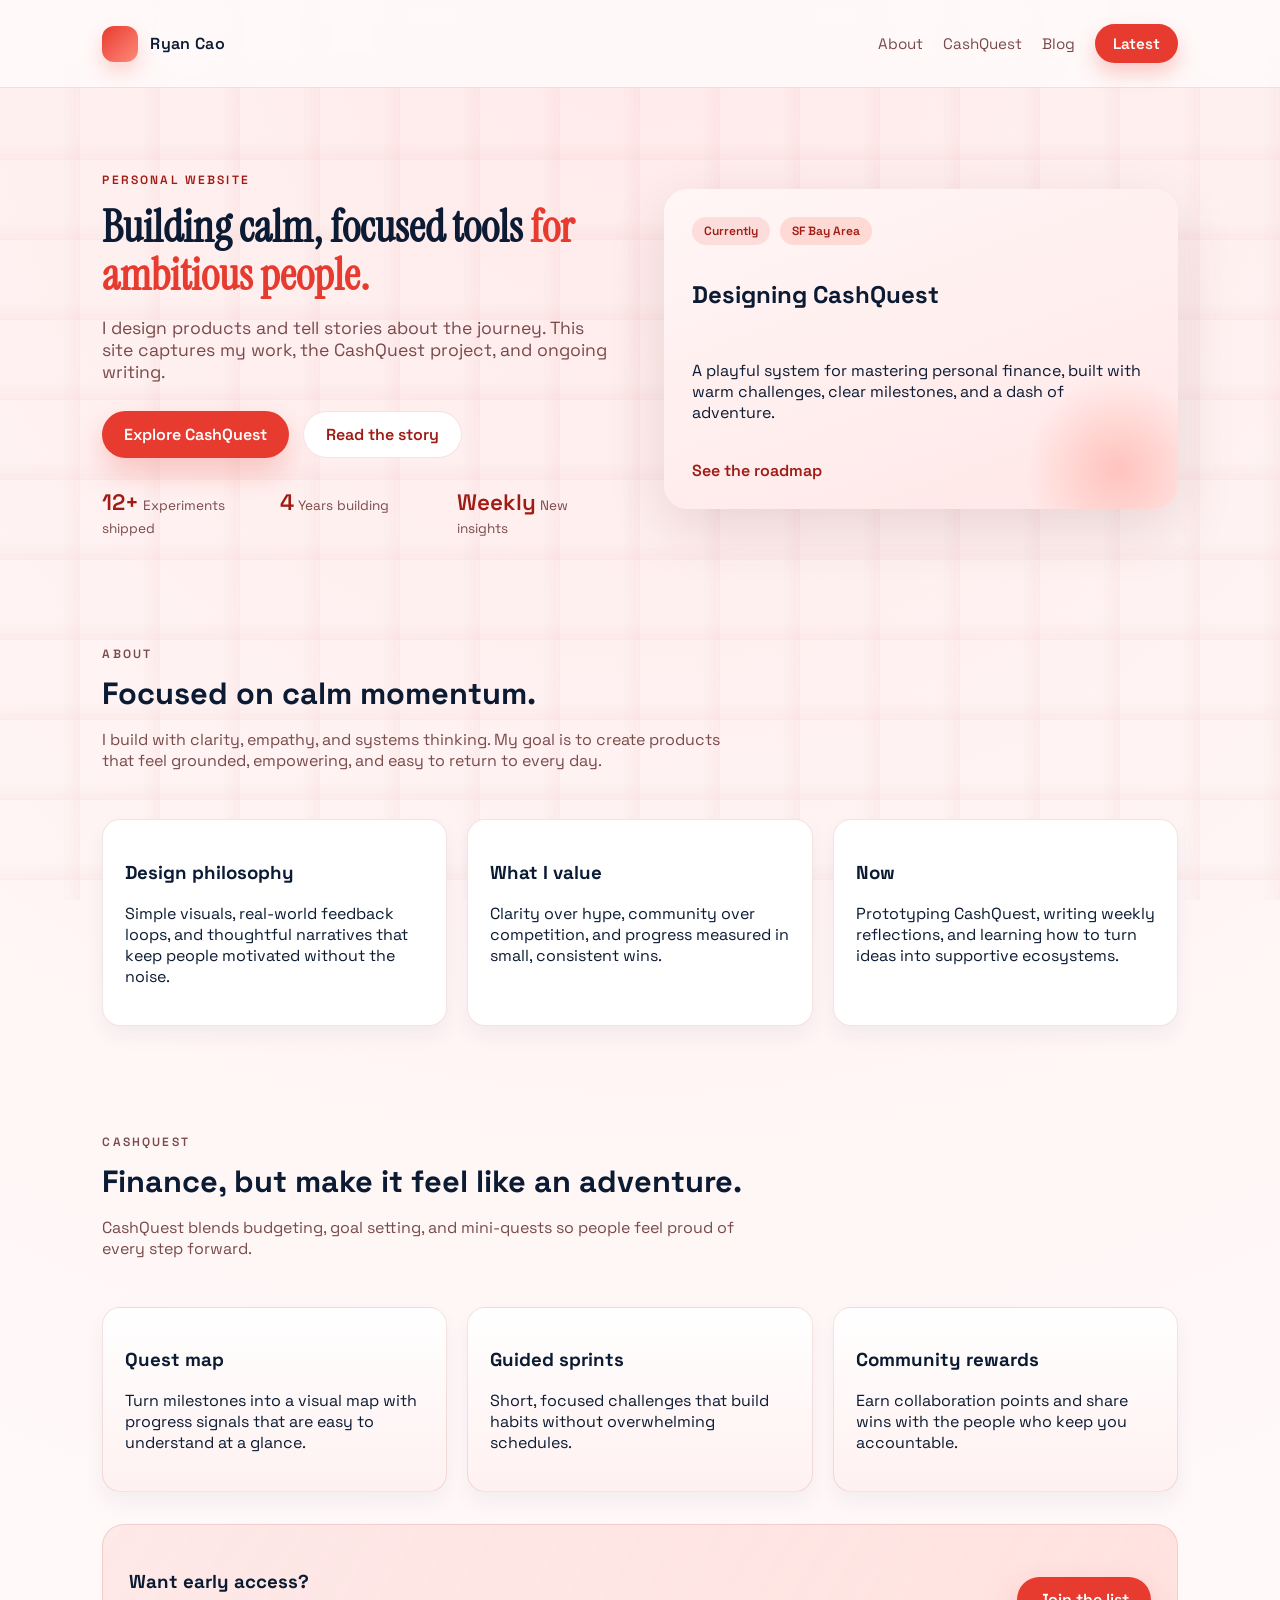
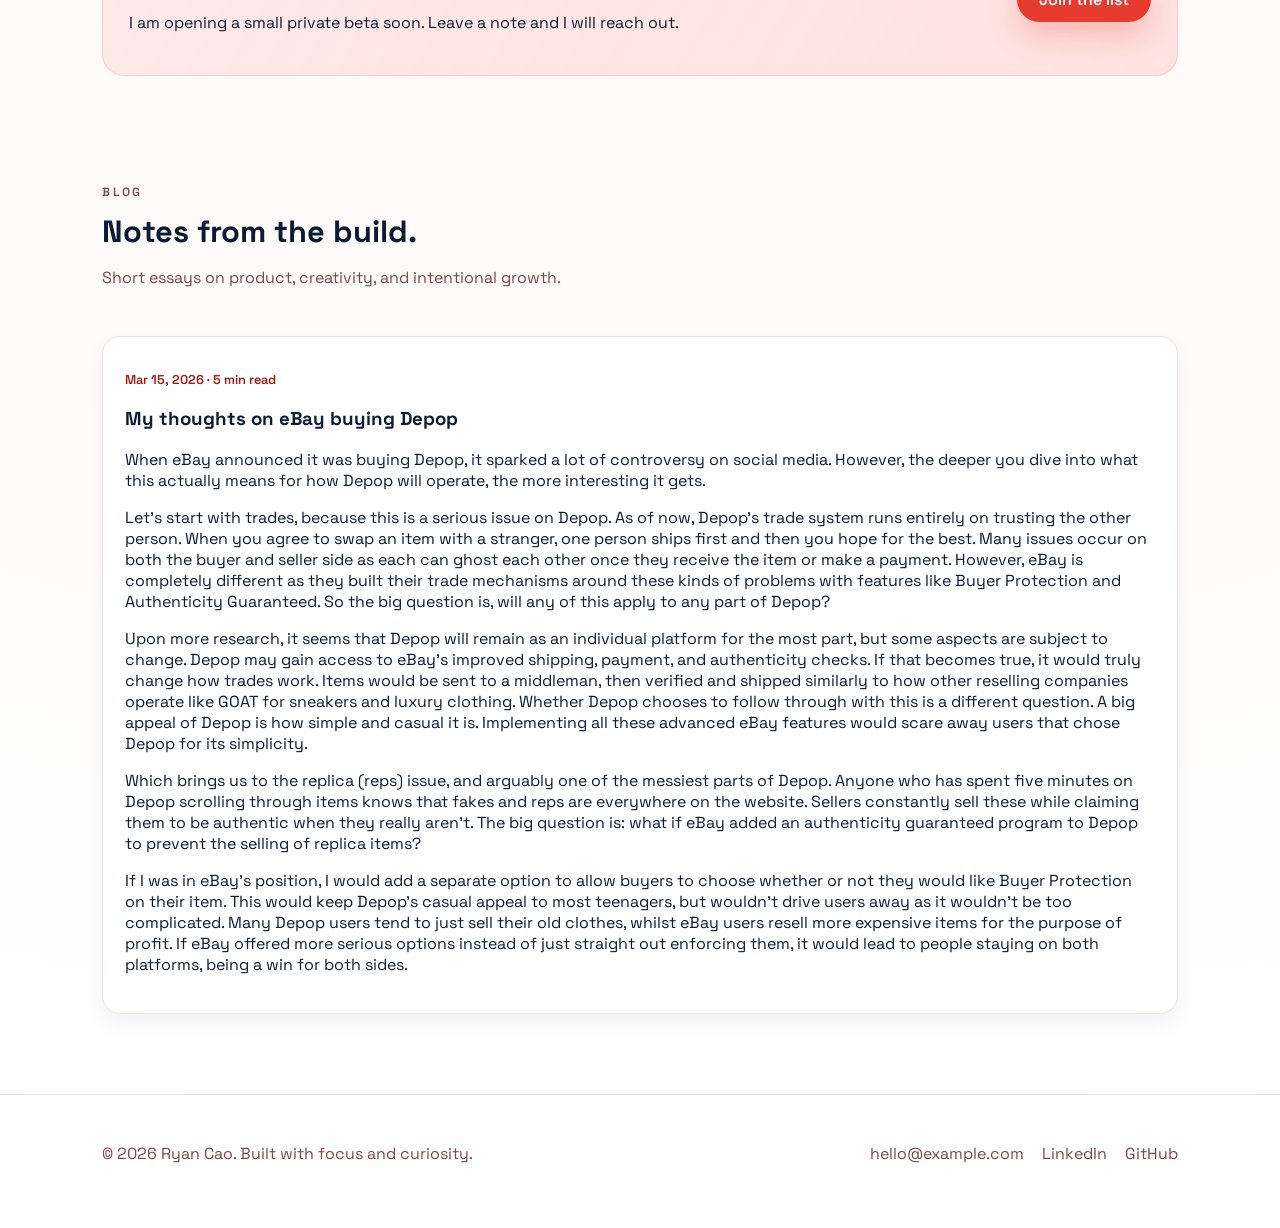
==== index.html @ 454ec47f "created first version of personal website and added depop article" ====
<!doctype html>
<html lang="en">
  <head>
    <meta charset="utf-8" />
    <meta name="viewport" content="width=device-width, initial-scale=1" />
    <title>Ryan Cao | Personal Site</title>
    <meta
      name="description"
      content="Personal website with About, CashQuest, and Blog sections."
    />
    <link rel="preconnect" href="https://fonts.googleapis.com" />
    <link rel="preconnect" href="https://fonts.gstatic.com" crossorigin />
    <link
      href="https://fonts.googleapis.com/css2?family=Space+Grotesk:wght@400;500;600;700&family=Instrument+Serif:ital@0;1&display=swap"
      rel="stylesheet"
    />
    <link rel="stylesheet" href="styles.css" />
  </head>
  <body>
    <div class="ambient-grid" aria-hidden="true"></div>
    <header class="site-header">
      <div class="brand">
        <div class="brand-mark"></div>
        <span>Ryan Cao</span>
      </div>
      <nav class="site-nav" aria-label="Primary">
        <a href="#about">About</a>
        <a href="#cashquest">CashQuest</a>
        <a href="#blog">Blog</a>
        <a class="nav-cta" href="#blog">Latest</a>
      </nav>
    </header>

    <main>
      <section class="hero">
        <div class="hero-text">
          <p class="eyebrow">Personal website</p>
          <h1>
            Building calm, focused tools
            <span class="accent">for ambitious people.</span>
          </h1>
          <p class="lead">
            I design products and tell stories about the journey. This site
            captures my work, the CashQuest project, and ongoing writing.
          </p>
          <div class="hero-actions">
            <a class="primary" href="#cashquest">Explore CashQuest</a>
            <a class="secondary" href="#about">Read the story</a>
          </div>
          <div class="hero-stats">
            <div>
              <span class="stat">12+</span>
              <span class="label">Experiments shipped</span>
            </div>
            <div>
              <span class="stat">4</span>
              <span class="label">Years building</span>
            </div>
            <div>
              <span class="stat">Weekly</span>
              <span class="label">New insights</span>
            </div>
          </div>
        </div>
        <div class="hero-card">
          <div class="card-top">
            <span class="pill">Currently</span>
            <span class="pill muted">SF Bay Area</span>
          </div>
          <h2>Designing CashQuest</h2>
          <p>
            A playful system for mastering personal finance, built with warm
            challenges, clear milestones, and a dash of adventure.
          </p>
          <a class="card-link" href="#cashquest">See the roadmap</a>
          <div class="card-surface"></div>
        </div>
      </section>

      <section id="about" class="section">
        <div class="section-header">
          <p class="eyebrow">About</p>
          <h2>Focused on calm momentum.</h2>
          <p>
            I build with clarity, empathy, and systems thinking. My goal is to
            create products that feel grounded, empowering, and easy to return
            to every day.
          </p>
        </div>
        <div class="about-grid">
          <article>
            <h3>Design philosophy</h3>
            <p>
              Simple visuals, real-world feedback loops, and thoughtful
              narratives that keep people motivated without the noise.
            </p>
          </article>
          <article>
            <h3>What I value</h3>
            <p>
              Clarity over hype, community over competition, and progress
              measured in small, consistent wins.
            </p>
          </article>
          <article>
            <h3>Now</h3>
            <p>
              Prototyping CashQuest, writing weekly reflections, and learning
              how to turn ideas into supportive ecosystems.
            </p>
          </article>
        </div>
      </section>

      <section id="cashquest" class="section">
        <div class="section-header">
          <p class="eyebrow">CashQuest</p>
          <h2>Finance, but make it feel like an adventure.</h2>
          <p>
            CashQuest blends budgeting, goal setting, and mini-quests so people
            feel proud of every step forward.
          </p>
        </div>
        <div class="feature-grid">
          <article class="feature-card">
            <h3>Quest map</h3>
            <p>
              Turn milestones into a visual map with progress signals that are
              easy to understand at a glance.
            </p>
          </article>
          <article class="feature-card">
            <h3>Guided sprints</h3>
            <p>
              Short, focused challenges that build habits without overwhelming
              schedules.
            </p>
          </article>
          <article class="feature-card">
            <h3>Community rewards</h3>
            <p>
              Earn collaboration points and share wins with the people who keep
              you accountable.
            </p>
          </article>
        </div>
        <div class="cta-panel">
          <div>
            <h3>Want early access?</h3>
            <p>
              I am opening a small private beta soon. Leave a note and I will
              reach out.
            </p>
          </div>
          <a class="primary" href="#blog">Join the list</a>
        </div>
      </section>

      <section id="blog" class="section">
        <div class="section-header">
          <p class="eyebrow">Blog</p>
          <h2>Notes from the build.</h2>
          <p>
            Short essays on product, creativity, and intentional growth.
          </p>
        </div>
        <div class="blog-grid">
          <article class="blog-card">
            <p class="meta">Mar 15, 2026 · 5 min read</p>
            <h3>My thoughts on eBay buying Depop</h3>
            <p>
              When eBay announced it was buying Depop, it sparked a lot of
              controversy on social media. However, the deeper you dive into
              what this actually means for how Depop will operate, the more
              interesting it gets.
            </p>
            <p>
              Let's start with trades, because this is a serious issue on
              Depop. As of now, Depop's trade system runs entirely on trusting
              the other person. When you agree to swap an item with a stranger,
              one person ships first and then you hope for the best. Many
              issues occur on both the buyer and seller side as each can ghost
              each other once they receive the item or make a payment. However,
              eBay is completely different as they built their trade
              mechanisms around these kinds of problems with features like
              Buyer Protection and Authenticity Guaranteed. So the big
              question is, will any of this apply to any part of Depop?
            </p>
            <p>
              Upon more research, it seems that Depop will remain as an
              individual platform for the most part, but some aspects are
              subject to change. Depop may gain access to eBay's improved
              shipping, payment, and authenticity checks. If that becomes
              true, it would truly change how trades work. Items would be sent
              to a middleman, then verified and shipped similarly to how other
              reselling companies operate like GOAT for sneakers and luxury
              clothing. Whether Depop chooses to follow through with this is a
              different question. A big appeal of Depop is how simple and
              casual it is. Implementing all these advanced eBay features
              would scare away users that chose Depop for its simplicity.
            </p>
            <p>
              Which brings us to the replica (reps) issue, and arguably one of
              the messiest parts of Depop. Anyone who has spent five minutes on
              Depop scrolling through items knows that fakes and reps are
              everywhere on the website. Sellers constantly sell these while
              claiming them to be authentic when they really aren't. The big
              question is: what if eBay added an authenticity guaranteed
              program to Depop to prevent the selling of replica items?
            </p>
            <p>
              If I was in eBay's position, I would add a separate option to
              allow buyers to choose whether or not they would like Buyer
              Protection on their item. This would keep Depop's casual appeal
              to most teenagers, but wouldn't drive users away as it wouldn't
              be too complicated. Many Depop users tend to just sell their old
              clothes, whilst eBay users resell more expensive items for the
              purpose of profit. If eBay offered more serious options instead
              of just straight out enforcing them, it would lead to people
              staying on both platforms, being a win for both sides.
            </p>
          </article>
        </div>
      </section>
    </main>

    <footer class="site-footer">
      <p>© 2026 Ryan Cao. Built with focus and curiosity.</p>
      <div class="footer-links">
        <a href="mailto:hello@example.com">hello@example.com</a>
        <a href="#">LinkedIn</a>
        <a href="#">GitHub</a>
      </div>
    </footer>
  </body>
</html>
---- styles.css ----
:root {
  color-scheme: light;
  --bg: #fff3f3;
  --bg-soft: #ffe7e7;
  --bg-card: #ffffff;
  --primary: #e63b2e;
  --primary-dark: #9f1b14;
  --accent: #ff8a7a;
  --ink: #0b1b33;
  --muted: #7a4a4a;
  --border: rgba(159, 27, 20, 0.12);
  --shadow: 0 20px 60px rgba(76, 12, 8, 0.12);
}

* {
  box-sizing: border-box;
}

body {
  margin: 0;
  font-family: "Space Grotesk", "Segoe UI", sans-serif;
  color: var(--ink);
  background: radial-gradient(circle at top, #ffeaea 0%, #fff6f6 40%, #ffffff 100%);
  min-height: 100vh;
}

img {
  max-width: 100%;
  display: block;
}

a {
  color: inherit;
  text-decoration: none;
}

.ambient-grid {
  position: fixed;
  inset: 0;
  background-image: linear-gradient(transparent 75%, rgba(159, 27, 20, 0.08)),
    linear-gradient(90deg, transparent 75%, rgba(159, 27, 20, 0.08));
  background-size: 80px 80px;
  opacity: 0.4;
  pointer-events: none;
  z-index: -1;
}

.site-header {
  position: sticky;
  top: 0;
  z-index: 10;
  display: flex;
  justify-content: space-between;
  align-items: center;
  padding: 24px 8vw;
  background: rgba(255, 250, 250, 0.9);
  backdrop-filter: blur(10px);
  border-bottom: 1px solid var(--border);
}

.brand {
  display: flex;
  align-items: center;
  gap: 12px;
  font-weight: 600;
  letter-spacing: 0.02em;
}

.brand-mark {
  width: 36px;
  height: 36px;
  border-radius: 12px;
  background: linear-gradient(135deg, var(--primary), var(--accent));
  box-shadow: 0 10px 20px rgba(230, 59, 46, 0.2);
}

.site-nav {
  display: flex;
  align-items: center;
  gap: 20px;
  font-size: 0.95rem;
  color: var(--muted);
}

.site-nav a {
  transition: color 0.2s ease;
}

.site-nav a:hover {
  color: var(--primary);
}

.nav-cta {
  padding: 10px 18px;
  border-radius: 999px;
  background: var(--primary);
  color: white;
  font-weight: 600;
  box-shadow: 0 10px 20px rgba(230, 59, 46, 0.25);
}

main {
  padding: 32px 8vw 80px;
  display: flex;
  flex-direction: column;
  gap: 96px;
}

.hero {
  display: grid;
  grid-template-columns: repeat(auto-fit, minmax(260px, 1fr));
  gap: 48px;
  align-items: center;
  padding-top: 40px;
}

.hero-text h1 {
  font-family: "Instrument Serif", "Georgia", serif;
  font-size: clamp(2.6rem, 3.4vw, 4rem);
  margin: 16px 0;
  line-height: 1.1;
}

.accent {
  color: var(--primary);
}

.lead {
  font-size: 1.1rem;
  color: var(--muted);
  max-width: 520px;
}

.eyebrow {
  text-transform: uppercase;
  letter-spacing: 0.18em;
  font-size: 0.75rem;
  color: var(--primary-dark);
  font-weight: 600;
}

.hero-actions {
  margin: 28px 0 30px;
  display: flex;
  flex-wrap: wrap;
  gap: 14px;
}

.primary,
.secondary {
  display: inline-flex;
  align-items: center;
  justify-content: center;
  padding: 12px 22px;
  border-radius: 999px;
  font-weight: 600;
  transition: transform 0.2s ease, box-shadow 0.2s ease;
}

.primary {
  background: var(--primary);
  color: white;
  box-shadow: 0 14px 30px rgba(230, 59, 46, 0.25);
}

.secondary {
  border: 1px solid var(--border);
  color: var(--primary-dark);
  background: white;
}

.primary:hover,
.secondary:hover {
  transform: translateY(-2px);
}

.hero-stats {
  display: grid;
  grid-template-columns: repeat(auto-fit, minmax(140px, 1fr));
  gap: 18px;
}

.hero-stats .stat {
  font-size: 1.4rem;
  font-weight: 600;
  color: var(--primary-dark);
}

.hero-stats .label {
  font-size: 0.85rem;
  color: var(--muted);
}

.hero-card {
  position: relative;
  padding: 28px;
  border-radius: 24px;
  background: linear-gradient(160deg, #fff6f6 0%, #ffe7e7 100%);
  box-shadow: var(--shadow);
  overflow: hidden;
  min-height: 320px;
  display: flex;
  flex-direction: column;
  gap: 14px;
}

.card-top {
  display: flex;
  gap: 10px;
}

.pill {
  padding: 6px 12px;
  border-radius: 999px;
  background: rgba(230, 59, 46, 0.12);
  color: var(--primary-dark);
  font-size: 0.75rem;
  font-weight: 600;
}

.pill.muted {
  background: rgba(255, 138, 122, 0.25);
}

.card-link {
  font-weight: 600;
  color: var(--primary-dark);
  margin-top: auto;
}

.card-surface {
  position: absolute;
  inset: auto -40px -60px auto;
  width: 200px;
  height: 200px;
  background: radial-gradient(circle, rgba(255, 138, 122, 0.4) 0%, transparent 65%);
}

.section {
  display: flex;
  flex-direction: column;
  gap: 32px;
}

.section-header h2 {
  font-size: clamp(1.9rem, 2.4vw, 2.6rem);
  margin: 12px 0;
}

.section-header p {
  color: var(--muted);
  max-width: 640px;
}

.about-grid,
.feature-grid,
.blog-grid {
  display: grid;
  gap: 20px;
  grid-template-columns: repeat(auto-fit, minmax(220px, 1fr));
}

.about-grid article,
.feature-card,
.blog-card {
  padding: 22px;
  border-radius: 18px;
  background: var(--bg-card);
  border: 1px solid var(--border);
  box-shadow: 0 10px 20px rgba(9, 37, 92, 0.05);
}

.feature-card {
  background: linear-gradient(180deg, #ffffff 0%, #fff1f1 100%);
}

.cta-panel {
  display: flex;
  align-items: center;
  justify-content: space-between;
  gap: 20px;
  padding: 26px;
  border-radius: 22px;
  background: linear-gradient(120deg, rgba(230, 59, 46, 0.08), rgba(255, 138, 122, 0.2));
  border: 1px solid var(--border);
}

.blog-card .meta {
  color: var(--primary-dark);
  font-size: 0.8rem;
  font-weight: 600;
}

.text-link {
  color: var(--primary-dark);
  font-weight: 600;
}

.site-footer {
  display: flex;
  flex-wrap: wrap;
  gap: 16px;
  justify-content: space-between;
  align-items: center;
  padding: 32px 8vw 48px;
  border-top: 1px solid var(--border);
  color: var(--muted);
}

.footer-links {
  display: flex;
  gap: 18px;
}

@media (max-width: 800px) {
  .site-header {
    flex-direction: column;
    align-items: flex-start;
    gap: 16px;
  }

  .site-nav {
    flex-wrap: wrap;
  }

  .cta-panel {
    flex-direction: column;
    align-items: flex-start;
  }
}
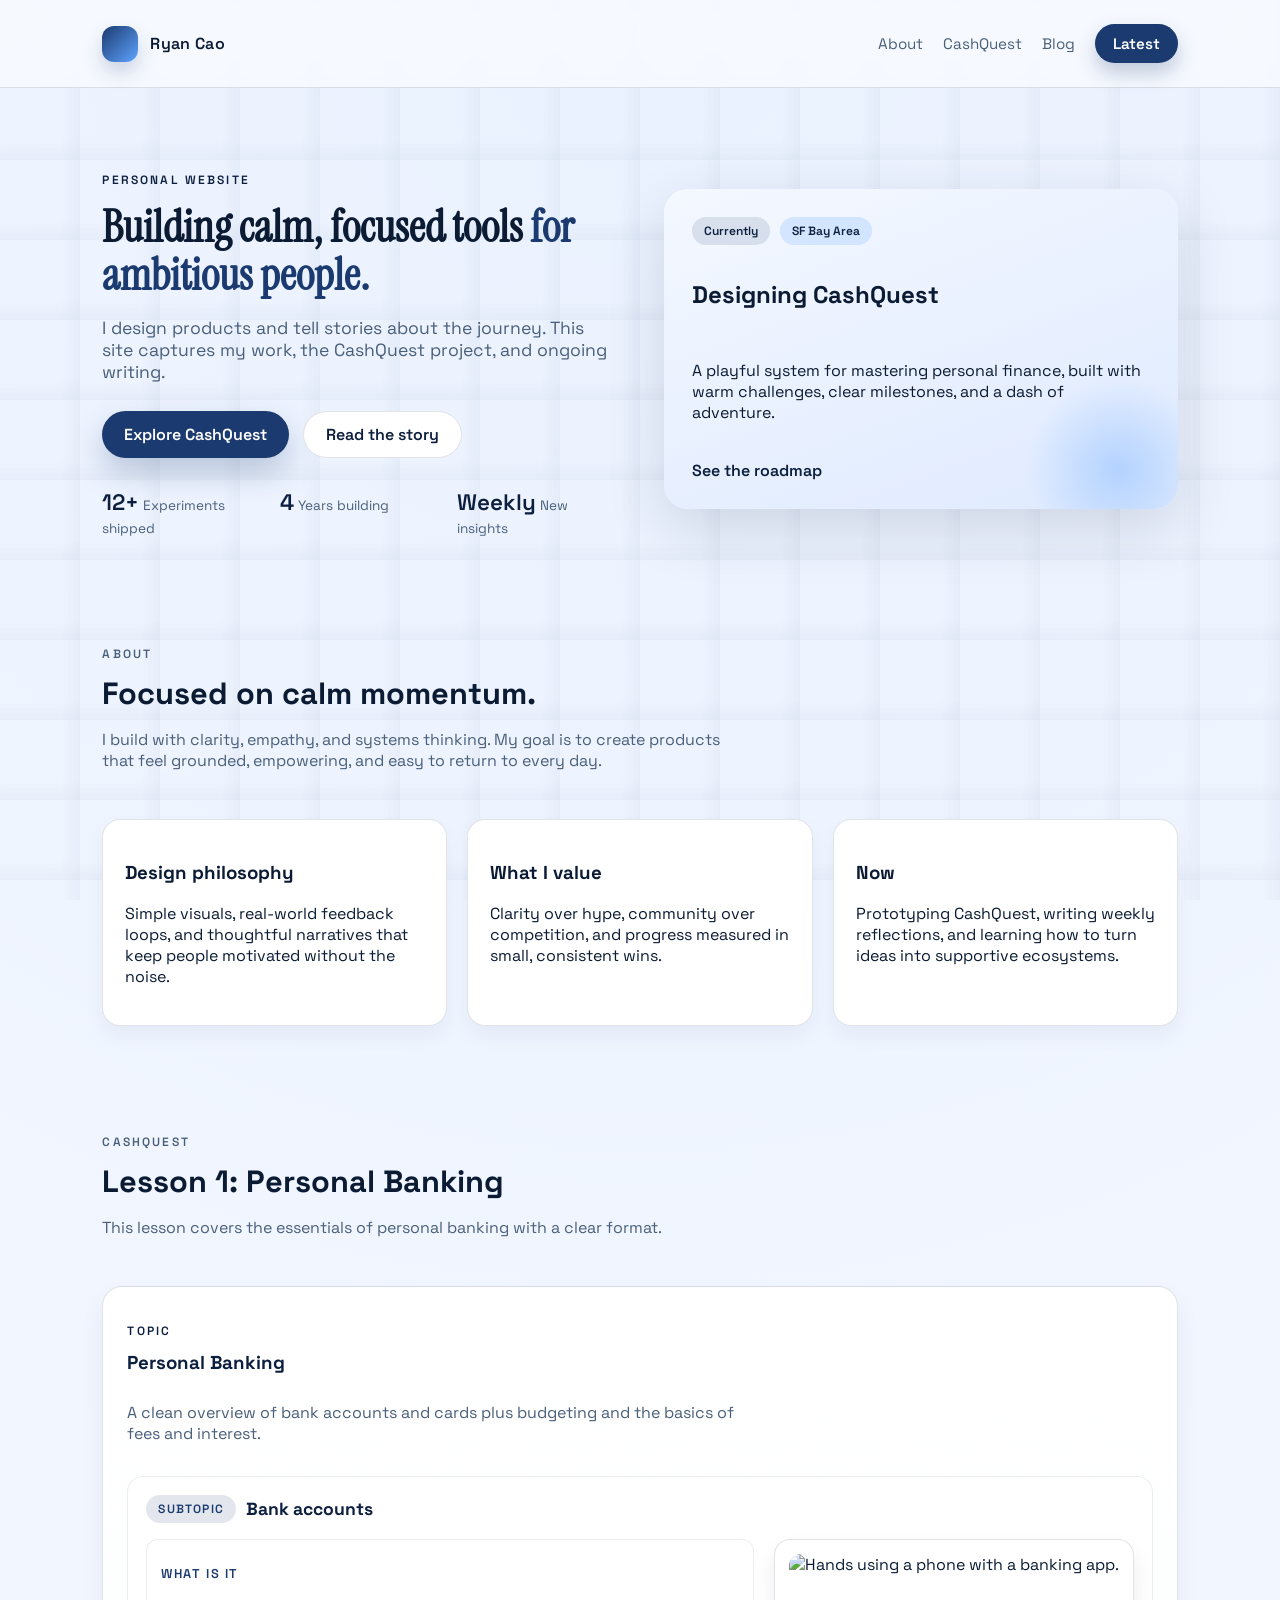
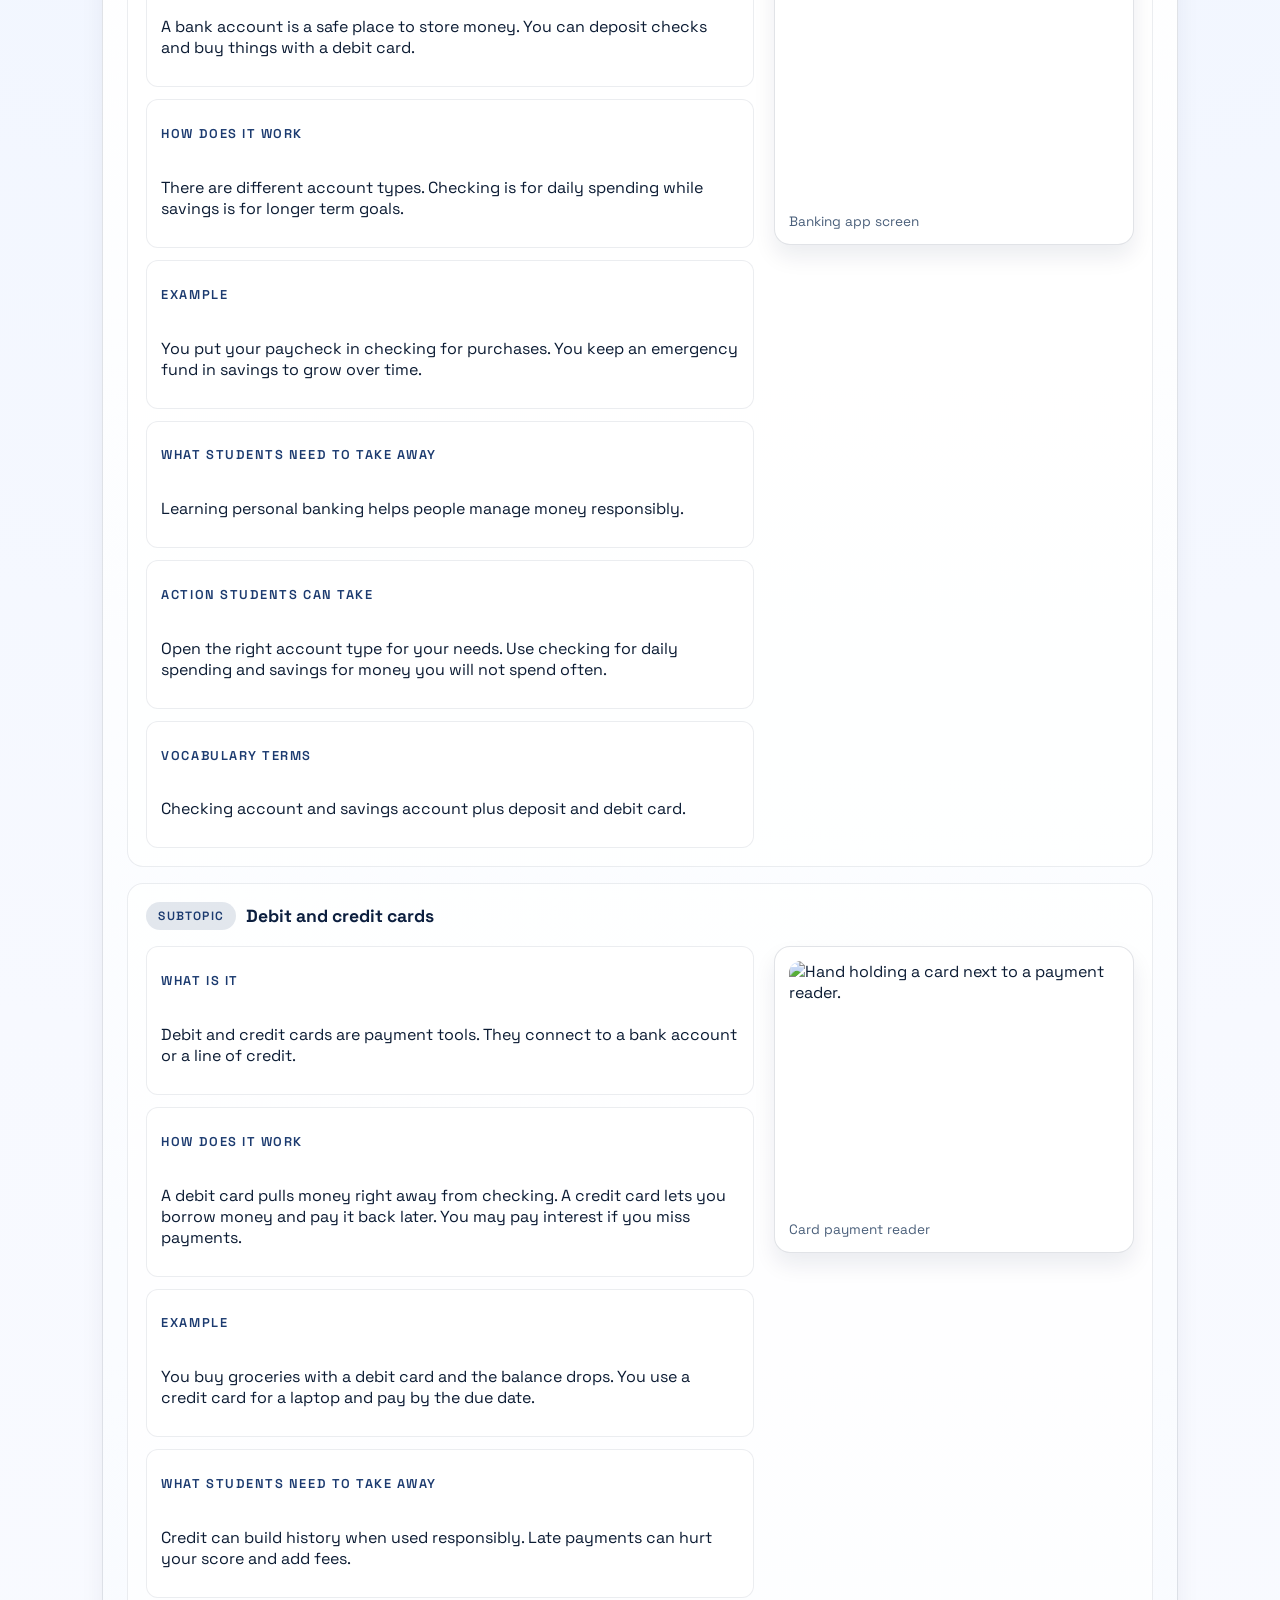
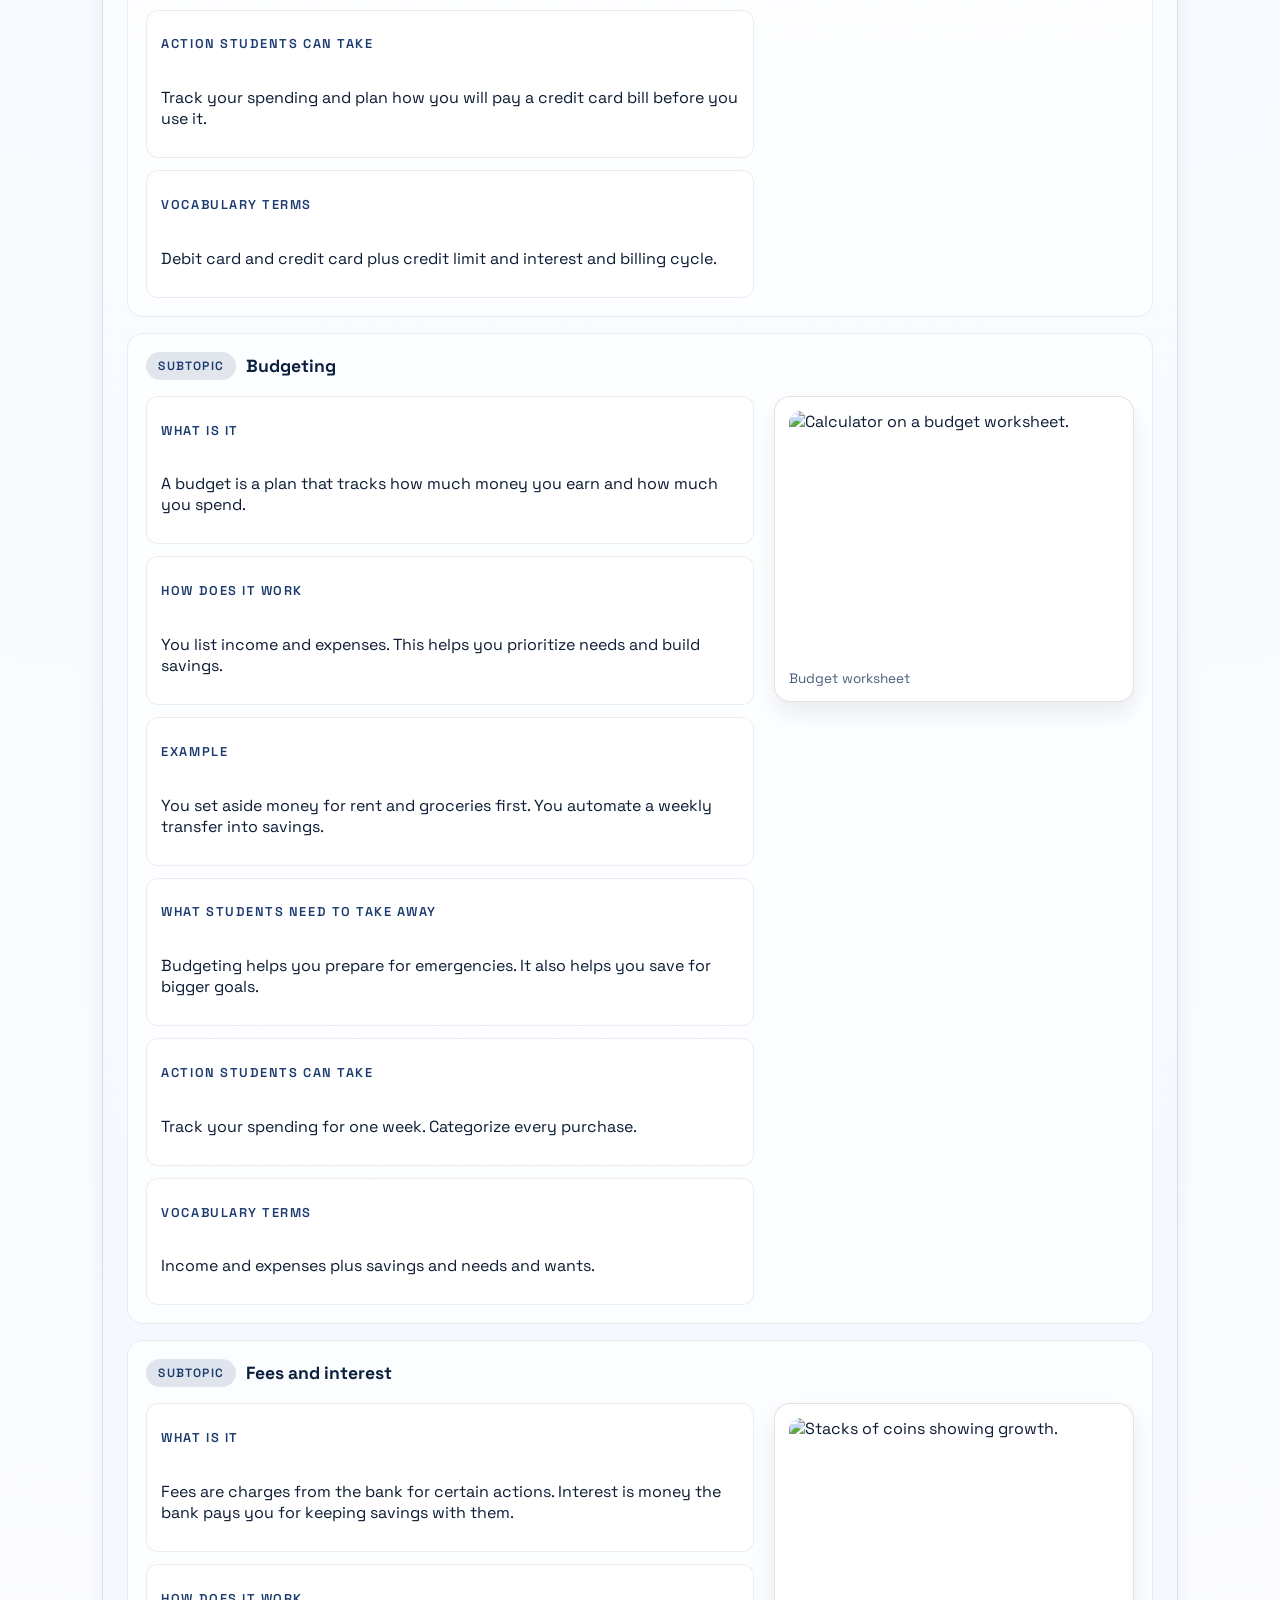
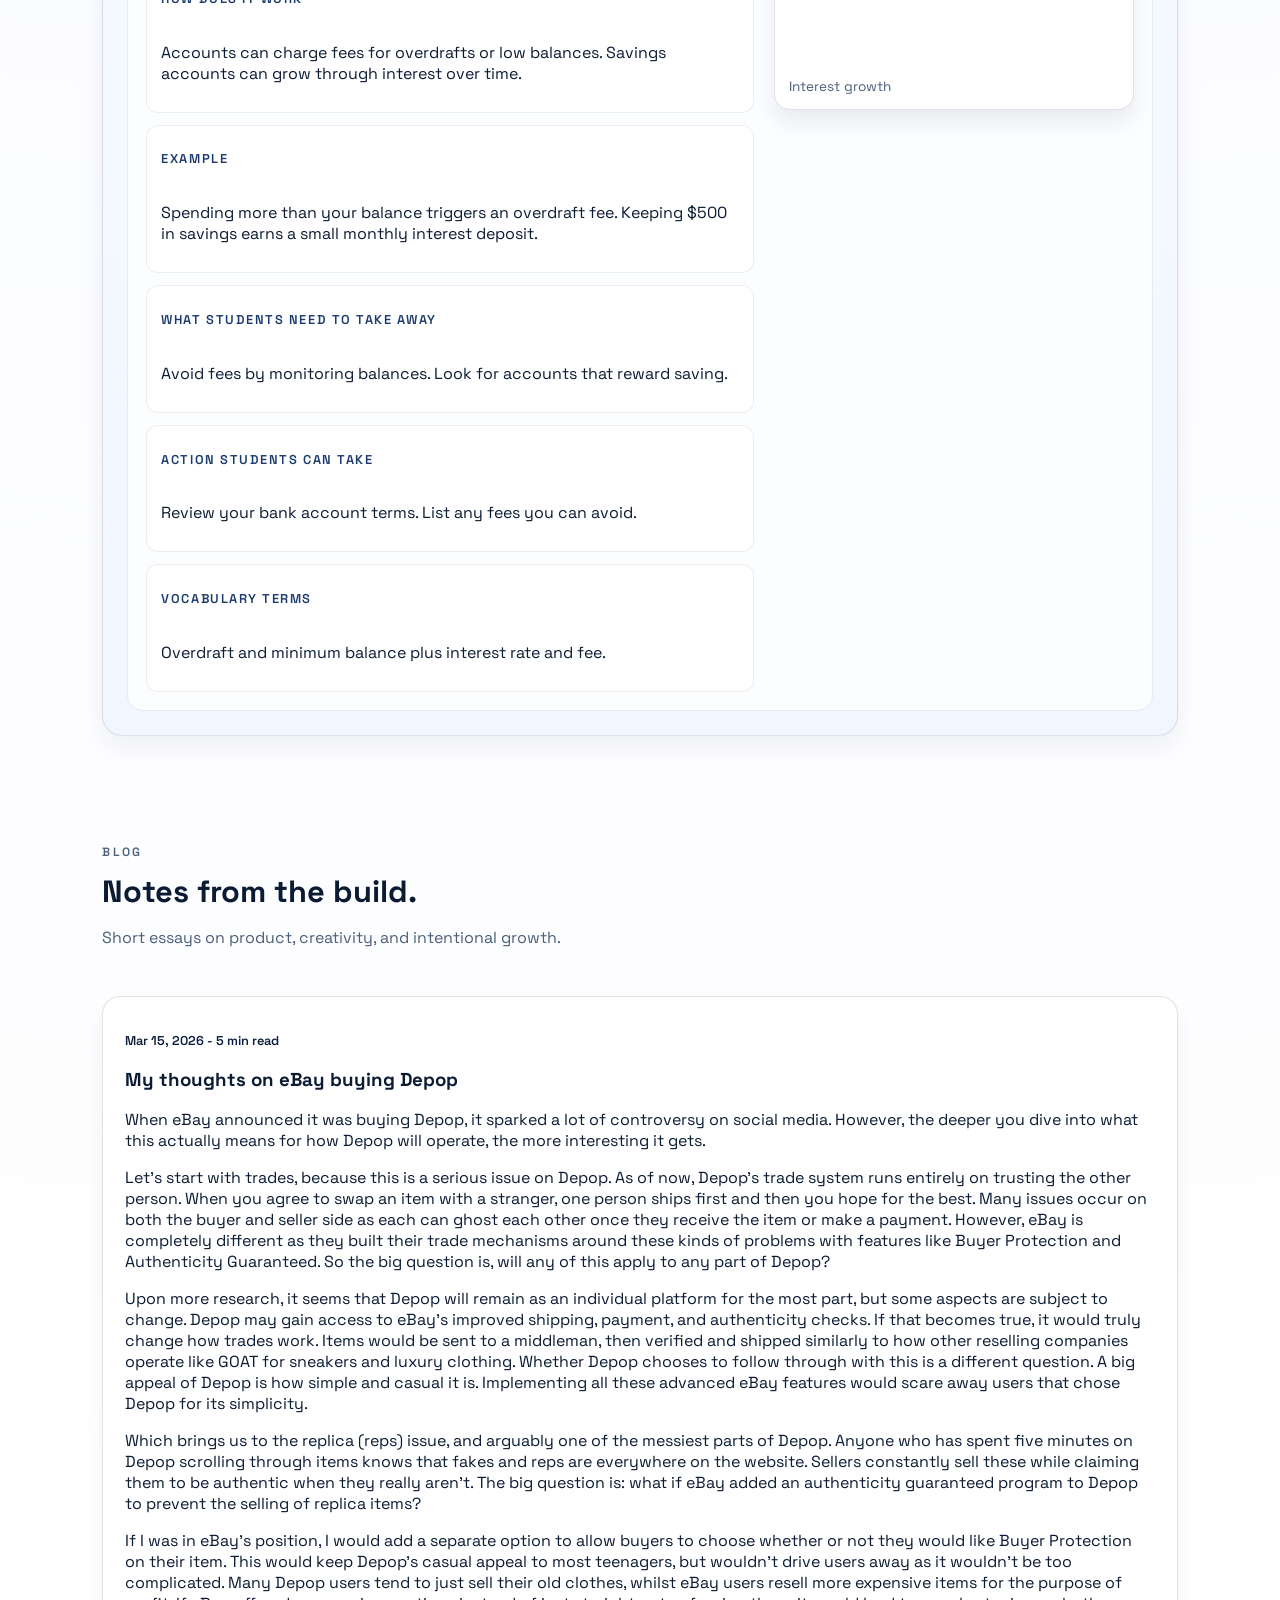
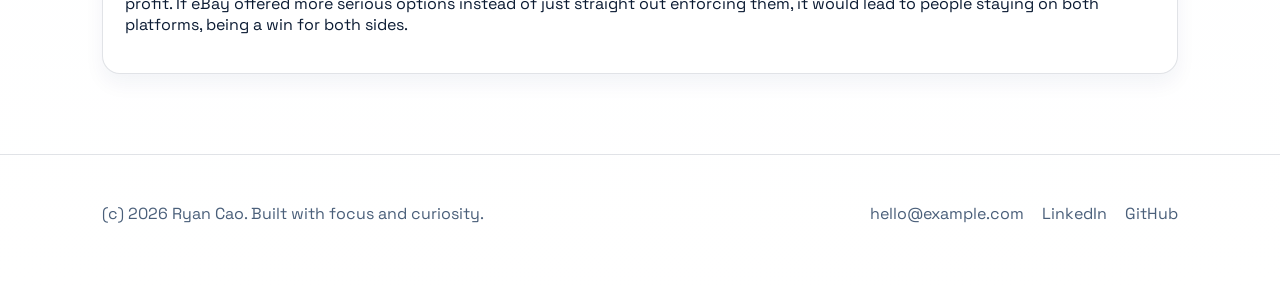
==== commit 9824eceb: "Refine personal banking lesson" ====
--- a/index.html
+++ b/index.html
@@ -115,44 +115,267 @@
       <section id="cashquest" class="section">
         <div class="section-header">
           <p class="eyebrow">CashQuest</p>
-          <h2>Finance, but make it feel like an adventure.</h2>
+          <h2>Lesson 1: Personal Banking</h2>
           <p>
-            CashQuest blends budgeting, goal setting, and mini-quests so people
-            feel proud of every step forward.
+            This lesson covers the essentials of personal banking with a clear
+            format.
           </p>
         </div>
-        <div class="feature-grid">
-          <article class="feature-card">
-            <h3>Quest map</h3>
-            <p>
-              Turn milestones into a visual map with progress signals that are
-              easy to understand at a glance.
-            </p>
+        <div class="lesson-wrap">
+          <article class="lesson-card">
+            <div class="lesson-header">
+              <div>
+                <p class="eyebrow">Topic</p>
+                <h3>Personal Banking</h3>
+              </div>
+              <p class="lesson-summary">
+                A clean overview of bank accounts and cards plus budgeting and
+                the basics of fees and interest.
+              </p>
+            </div>
+
+            <div class="subtopic">
+              <div class="subtopic-title">
+                <span class="subtopic-pill">Subtopic</span>
+                <h4>Bank accounts</h4>
+              </div>
+              <div class="subtopic-body">
+                <div class="subtopic-content">
+                  <div class="lesson-block">
+                    <p class="lesson-label">What is it</p>
+                    <p>
+                      A bank account is a safe place to store money. You can
+                      deposit checks and buy things with a debit card.
+                    </p>
+                  </div>
+                  <div class="lesson-block">
+                    <p class="lesson-label">How does it work</p>
+                    <p>
+                      There are different account types. Checking is for daily
+                      spending while savings is for longer term goals.
+                    </p>
+                  </div>
+                  <div class="lesson-block">
+                    <p class="lesson-label">Example</p>
+                    <p>
+                      You put your paycheck in checking for purchases. You keep
+                      an emergency fund in savings to grow over time.
+                    </p>
+                  </div>
+                  <div class="lesson-block">
+                    <p class="lesson-label">What students need to take away</p>
+                    <p>
+                      Learning personal banking helps people manage money
+                      responsibly.
+                    </p>
+                  </div>
+                  <div class="lesson-block">
+                    <p class="lesson-label">Action students can take</p>
+                    <p>
+                      Open the right account type for your needs. Use checking
+                      for daily spending and savings for money you will not
+                      spend often.
+                    </p>
+                  </div>
+                  <div class="lesson-block">
+                    <p class="lesson-label">Vocabulary terms</p>
+                    <p>
+                      Checking account and savings account plus deposit and
+                      debit card.
+                    </p>
+                  </div>
+                </div>
+                <figure class="media-card">
+                  <img
+                    src="https://images.unsplash.com/photo-1681825984459-47ee999da245?auto=format&fit=crop&fm=jpg&ixlib=rb-4.1.0&q=80&w=1200"
+                    alt="Hands using a phone with a banking app."
+                    loading="lazy"
+                  />
+                  <figcaption>Banking app screen</figcaption>
+                </figure>
+              </div>
+            </div>
+
+            <div class="subtopic">
+              <div class="subtopic-title">
+                <span class="subtopic-pill">Subtopic</span>
+                <h4>Debit and credit cards</h4>
+              </div>
+              <div class="subtopic-body">
+                <div class="subtopic-content">
+                  <div class="lesson-block">
+                    <p class="lesson-label">What is it</p>
+                    <p>
+                      Debit and credit cards are payment tools. They connect to
+                      a bank account or a line of credit.
+                    </p>
+                  </div>
+                  <div class="lesson-block">
+                    <p class="lesson-label">How does it work</p>
+                    <p>
+                      A debit card pulls money right away from checking. A credit
+                      card lets you borrow money and pay it back later. You may
+                      pay interest if you miss payments.
+                    </p>
+                  </div>
+                  <div class="lesson-block">
+                    <p class="lesson-label">Example</p>
+                    <p>
+                      You buy groceries with a debit card and the balance drops.
+                      You use a credit card for a laptop and pay by the due
+                      date.
+                    </p>
+                  </div>
+                  <div class="lesson-block">
+                    <p class="lesson-label">What students need to take away</p>
+                    <p>
+                      Credit can build history when used responsibly. Late
+                      payments can hurt your score and add fees.
+                    </p>
+                  </div>
+                  <div class="lesson-block">
+                    <p class="lesson-label">Action students can take</p>
+                    <p>
+                      Track your spending and plan how you will pay a credit
+                      card bill before you use it.
+                    </p>
+                  </div>
+                  <div class="lesson-block">
+                    <p class="lesson-label">Vocabulary terms</p>
+                    <p>
+                      Debit card and credit card plus credit limit and interest
+                      and billing cycle.
+                    </p>
+                  </div>
+                </div>
+                <figure class="media-card">
+                  <img
+                    src="https://images.unsplash.com/photo-1726066012825-b1ab9ba6e158?auto=format&fit=crop&fm=jpg&ixlib=rb-4.1.0&q=80&w=1200"
+                    alt="Hand holding a card next to a payment reader."
+                    loading="lazy"
+                  />
+                  <figcaption>Card payment reader</figcaption>
+                </figure>
+              </div>
+            </div>
+
+            <div class="subtopic">
+              <div class="subtopic-title">
+                <span class="subtopic-pill">Subtopic</span>
+                <h4>Budgeting</h4>
+              </div>
+              <div class="subtopic-body">
+                <div class="subtopic-content">
+                  <div class="lesson-block">
+                    <p class="lesson-label">What is it</p>
+                    <p>
+                      A budget is a plan that tracks how much money you earn and
+                      how much you spend.
+                    </p>
+                  </div>
+                  <div class="lesson-block">
+                    <p class="lesson-label">How does it work</p>
+                    <p>
+                      You list income and expenses. This helps you prioritize
+                      needs and build savings.
+                    </p>
+                  </div>
+                  <div class="lesson-block">
+                    <p class="lesson-label">Example</p>
+                    <p>
+                      You set aside money for rent and groceries first. You
+                      automate a weekly transfer into savings.
+                    </p>
+                  </div>
+                  <div class="lesson-block">
+                    <p class="lesson-label">What students need to take away</p>
+                    <p>
+                      Budgeting helps you prepare for emergencies. It also helps
+                      you save for bigger goals.
+                    </p>
+                  </div>
+                  <div class="lesson-block">
+                    <p class="lesson-label">Action students can take</p>
+                    <p>
+                      Track your spending for one week. Categorize every
+                      purchase.
+                    </p>
+                  </div>
+                  <div class="lesson-block">
+                    <p class="lesson-label">Vocabulary terms</p>
+                    <p>Income and expenses plus savings and needs and wants.</p>
+                  </div>
+                </div>
+                <figure class="media-card">
+                  <img
+                    src="https://cdn.pixabay.com/photo/2015/08/29/16/10/calculator-913164_1280.jpg"
+                    alt="Calculator on a budget worksheet."
+                    loading="lazy"
+                  />
+                  <figcaption>Budget worksheet</figcaption>
+                </figure>
+              </div>
+            </div>
+
+            <div class="subtopic">
+              <div class="subtopic-title">
+                <span class="subtopic-pill">Subtopic</span>
+                <h4>Fees and interest</h4>
+              </div>
+              <div class="subtopic-body">
+                <div class="subtopic-content">
+                  <div class="lesson-block">
+                    <p class="lesson-label">What is it</p>
+                    <p>
+                      Fees are charges from the bank for certain actions. Interest
+                      is money the bank pays you for keeping savings with them.
+                    </p>
+                  </div>
+                  <div class="lesson-block">
+                    <p class="lesson-label">How does it work</p>
+                    <p>
+                      Accounts can charge fees for overdrafts or low balances.
+                      Savings accounts can grow through interest over time.
+                    </p>
+                  </div>
+                  <div class="lesson-block">
+                    <p class="lesson-label">Example</p>
+                    <p>
+                      Spending more than your balance triggers an overdraft fee.
+                      Keeping $500 in savings earns a small monthly interest
+                      deposit.
+                    </p>
+                  </div>
+                  <div class="lesson-block">
+                    <p class="lesson-label">What students need to take away</p>
+                    <p>
+                      Avoid fees by monitoring balances. Look for accounts that
+                      reward saving.
+                    </p>
+                  </div>
+                  <div class="lesson-block">
+                    <p class="lesson-label">Action students can take</p>
+                    <p>
+                      Review your bank account terms. List any fees you can
+                      avoid.
+                    </p>
+                  </div>
+                  <div class="lesson-block">
+                    <p class="lesson-label">Vocabulary terms</p>
+                    <p>Overdraft and minimum balance plus interest rate and fee.</p>
+                  </div>
+                </div>
+                <figure class="media-card">
+                  <img
+                    src="https://cdn.pixabay.com/photo/2012/02/28/15/49/money-18554_1280.jpg"
+                    alt="Stacks of coins showing growth."
+                    loading="lazy"
+                  />
+                  <figcaption>Interest growth</figcaption>
+                </figure>
+              </div>
+            </div>
           </article>
-          <article class="feature-card">
-            <h3>Guided sprints</h3>
-            <p>
-              Short, focused challenges that build habits without overwhelming
-              schedules.
-            </p>
-          </article>
-          <article class="feature-card">
-            <h3>Community rewards</h3>
-            <p>
-              Earn collaboration points and share wins with the people who keep
-              you accountable.
-            </p>
-          </article>
-        </div>
-        <div class="cta-panel">
-          <div>
-            <h3>Want early access?</h3>
-            <p>
-              I am opening a small private beta soon. Leave a note and I will
-              reach out.
-            </p>
-          </div>
-          <a class="primary" href="#blog">Join the list</a>
         </div>
       </section>
 
@@ -166,7 +389,7 @@
         </div>
         <div class="blog-grid">
           <article class="blog-card">
-            <p class="meta">Mar 15, 2026 · 5 min read</p>
+            <p class="meta">Mar 15, 2026 - 5 min read</p>
             <h3>My thoughts on eBay buying Depop</h3>
             <p>
               When eBay announced it was buying Depop, it sparked a lot of
@@ -225,7 +448,7 @@
     </main>
 
     <footer class="site-footer">
-      <p>© 2026 Ryan Cao. Built with focus and curiosity.</p>
+      <p>(c) 2026 Ryan Cao. Built with focus and curiosity.</p>
       <div class="footer-links">
         <a href="mailto:hello@example.com">hello@example.com</a>
         <a href="#">LinkedIn</a>
--- a/styles.css
+++ b/styles.css
@@ -1,15 +1,15 @@
 :root {
   color-scheme: light;
-  --bg: #fff3f3;
-  --bg-soft: #ffe7e7;
+  --bg: #eef4ff;
+  --bg-soft: #dbe8ff;
   --bg-card: #ffffff;
-  --primary: #e63b2e;
-  --primary-dark: #9f1b14;
-  --accent: #ff8a7a;
+  --primary: #1b3a6f;
+  --primary-dark: #0c1f3f;
+  --accent: #5ea3ff;
   --ink: #0b1b33;
-  --muted: #7a4a4a;
-  --border: rgba(159, 27, 20, 0.12);
-  --shadow: 0 20px 60px rgba(76, 12, 8, 0.12);
+  --muted: #4a5f7a;
+  --border: rgba(12, 31, 63, 0.12);
+  --shadow: 0 20px 60px rgba(12, 31, 63, 0.14);
 }
 
 * {
@@ -20,7 +20,7 @@
   margin: 0;
   font-family: "Space Grotesk", "Segoe UI", sans-serif;
   color: var(--ink);
-  background: radial-gradient(circle at top, #ffeaea 0%, #fff6f6 40%, #ffffff 100%);
+  background: radial-gradient(circle at top, #eaf2ff 0%, #f7f9ff 40%, #ffffff 100%);
   min-height: 100vh;
 }
 
@@ -37,8 +37,8 @@
 .ambient-grid {
   position: fixed;
   inset: 0;
-  background-image: linear-gradient(transparent 75%, rgba(159, 27, 20, 0.08)),
-    linear-gradient(90deg, transparent 75%, rgba(159, 27, 20, 0.08));
+  background-image: linear-gradient(transparent 75%, rgba(12, 31, 63, 0.08)),
+    linear-gradient(90deg, transparent 75%, rgba(12, 31, 63, 0.08));
   background-size: 80px 80px;
   opacity: 0.4;
   pointer-events: none;
@@ -53,7 +53,7 @@
   justify-content: space-between;
   align-items: center;
   padding: 24px 8vw;
-  background: rgba(255, 250, 250, 0.9);
+  background: rgba(247, 250, 255, 0.92);
   backdrop-filter: blur(10px);
   border-bottom: 1px solid var(--border);
 }
@@ -71,7 +71,7 @@
   height: 36px;
   border-radius: 12px;
   background: linear-gradient(135deg, var(--primary), var(--accent));
-  box-shadow: 0 10px 20px rgba(230, 59, 46, 0.2);
+  box-shadow: 0 10px 20px rgba(27, 58, 111, 0.2);
 }
 
 .site-nav {
@@ -96,7 +96,7 @@
   background: var(--primary);
   color: white;
   font-weight: 600;
-  box-shadow: 0 10px 20px rgba(230, 59, 46, 0.25);
+  box-shadow: 0 10px 20px rgba(27, 58, 111, 0.25);
 }
 
 main {
@@ -160,7 +160,7 @@
 .primary {
   background: var(--primary);
   color: white;
-  box-shadow: 0 14px 30px rgba(230, 59, 46, 0.25);
+  box-shadow: 0 14px 30px rgba(27, 58, 111, 0.25);
 }
 
 .secondary {
@@ -195,7 +195,7 @@
   position: relative;
   padding: 28px;
   border-radius: 24px;
-  background: linear-gradient(160deg, #fff6f6 0%, #ffe7e7 100%);
+  background: linear-gradient(160deg, #f4f8ff 0%, #dfeaff 100%);
   box-shadow: var(--shadow);
   overflow: hidden;
   min-height: 320px;
@@ -212,14 +212,14 @@
 .pill {
   padding: 6px 12px;
   border-radius: 999px;
-  background: rgba(230, 59, 46, 0.12);
+  background: rgba(27, 58, 111, 0.12);
   color: var(--primary-dark);
   font-size: 0.75rem;
   font-weight: 600;
 }
 
 .pill.muted {
-  background: rgba(255, 138, 122, 0.25);
+  background: rgba(94, 163, 255, 0.2);
 }
 
 .card-link {
@@ -233,7 +233,7 @@
   inset: auto -40px -60px auto;
   width: 200px;
   height: 200px;
-  background: radial-gradient(circle, rgba(255, 138, 122, 0.4) 0%, transparent 65%);
+  background: radial-gradient(circle, rgba(94, 163, 255, 0.35) 0%, transparent 65%);
 }
 
 .section {
@@ -271,18 +271,126 @@
 }
 
 .feature-card {
-  background: linear-gradient(180deg, #ffffff 0%, #fff1f1 100%);
-}
-
-.cta-panel {
-  display: flex;
-  align-items: center;
-  justify-content: space-between;
+  background: linear-gradient(180deg, #ffffff 0%, #f1f5ff 100%);
+}
+
+.lesson-wrap {
+  display: grid;
+  gap: 24px;
+}
+
+.lesson-card {
+  padding: 24px;
+  border-radius: 20px;
+  background: linear-gradient(180deg, #ffffff 0%, #f2f7ff 100%);
+  border: 1px solid var(--border);
+  box-shadow: 0 12px 24px rgba(12, 31, 63, 0.06);
+  display: flex;
+  flex-direction: column;
+  gap: 16px;
+}
+
+.lesson-card h3 {
+  margin: 0;
+  color: var(--primary-dark);
+}
+
+.lesson-header {
+  display: grid;
+  gap: 12px;
+}
+
+.lesson-summary {
+  color: var(--muted);
+  max-width: 640px;
+}
+
+.subtopic {
+  padding: 18px;
+  border-radius: 16px;
+  background: rgba(255, 255, 255, 0.7);
+  border: 1px solid rgba(12, 31, 63, 0.08);
+  display: grid;
+  gap: 16px;
+}
+
+.subtopic-title {
+  display: flex;
+  align-items: center;
+  gap: 10px;
+  flex-wrap: wrap;
+}
+
+.subtopic-title h4 {
+  margin: 0;
+  font-size: 1.1rem;
+  color: var(--primary-dark);
+}
+
+.subtopic-pill {
+  display: inline-flex;
+  align-items: center;
+  padding: 6px 12px;
+  border-radius: 999px;
+  background: rgba(27, 58, 111, 0.12);
+  color: var(--primary);
+  font-size: 0.75rem;
+  font-weight: 600;
+  text-transform: uppercase;
+  letter-spacing: 0.1em;
+}
+
+.subtopic-body {
+  display: grid;
   gap: 20px;
-  padding: 26px;
-  border-radius: 22px;
-  background: linear-gradient(120deg, rgba(230, 59, 46, 0.08), rgba(255, 138, 122, 0.2));
-  border: 1px solid var(--border);
+  grid-template-columns: minmax(0, 1fr) minmax(240px, 360px);
+  align-items: start;
+}
+
+.subtopic-content {
+  display: grid;
+  gap: 12px;
+}
+
+.media-card {
+  margin: 0;
+  padding: 14px;
+  border-radius: 16px;
+  border: 1px solid rgba(12, 31, 63, 0.12);
+  background: #ffffff;
+  box-shadow: 0 12px 22px rgba(12, 31, 63, 0.08);
+  display: grid;
+  gap: 12px;
+}
+
+.media-card img {
+  width: 100%;
+  aspect-ratio: 4 / 3;
+  object-fit: cover;
+  border-radius: 12px;
+  display: block;
+}
+
+.media-card figcaption {
+  font-size: 0.85rem;
+  color: var(--muted);
+}
+
+.lesson-block {
+  display: grid;
+  gap: 6px;
+  padding: 12px 14px;
+  border-radius: 12px;
+  border: 1px solid rgba(12, 31, 63, 0.08);
+  background: rgba(255, 255, 255, 0.85);
+}
+
+.lesson-label {
+  font-size: 0.8rem;
+  text-transform: uppercase;
+  letter-spacing: 0.12em;
+  color: var(--primary);
+  font-weight: 600;
 }
 
 .blog-card .meta {
@@ -327,4 +435,8 @@
     flex-direction: column;
     align-items: flex-start;
   }
-}
+
+  .subtopic-body {
+    grid-template-columns: 1fr;
+  }
+}
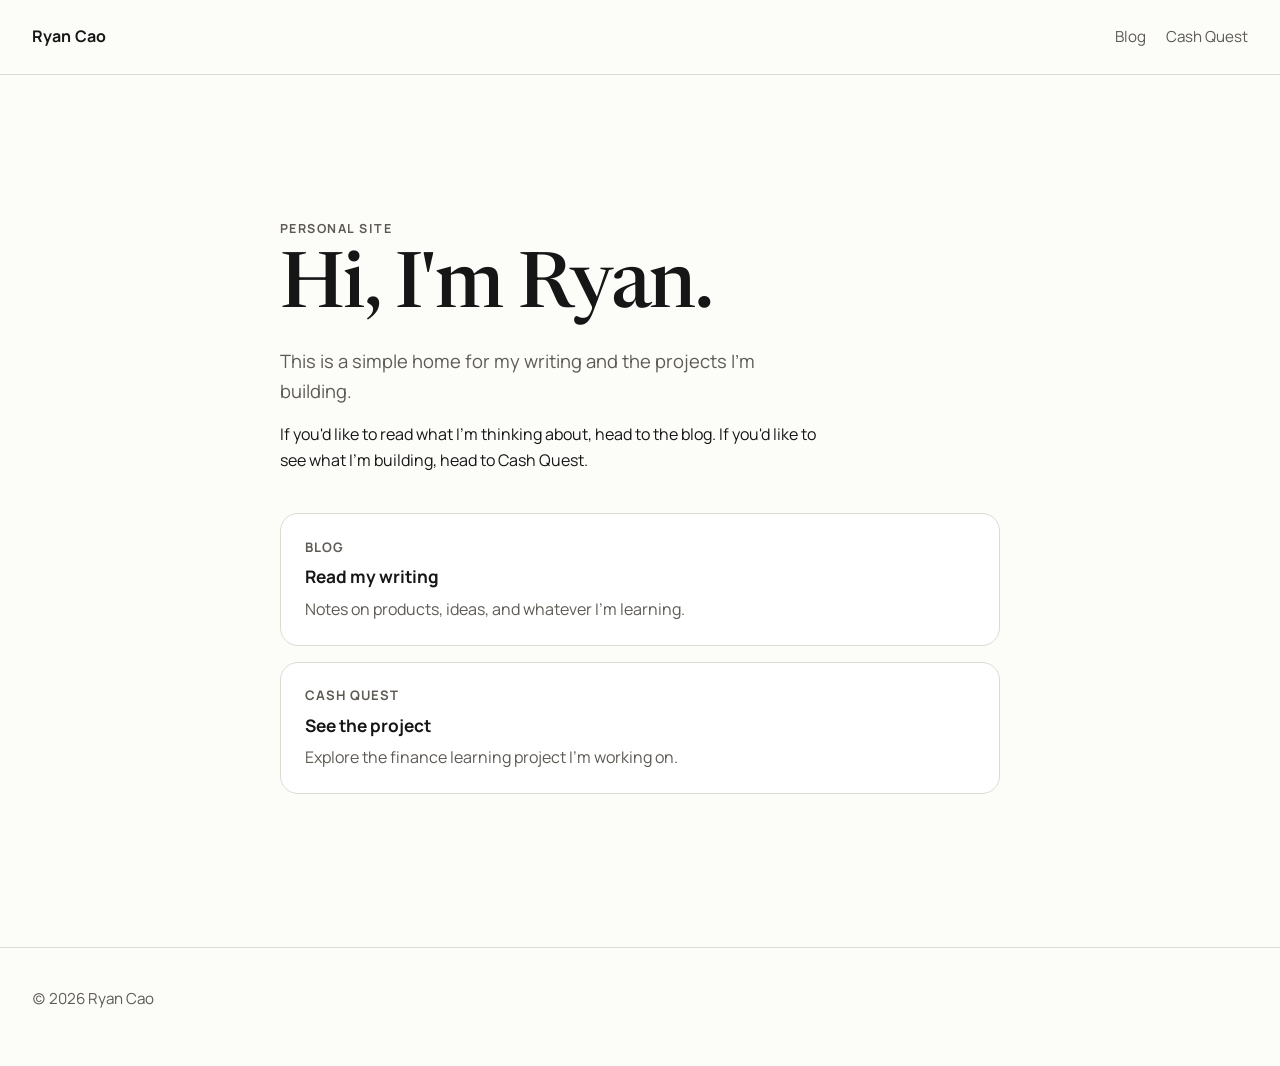
==== commit 765f78a1: "Simplified website and added TODOs and added Ryan's other blog post. Walked through how to use Codex" ====
--- a/index.html
+++ b/index.html
@@ -6,454 +6,55 @@
     <title>Ryan Cao | Personal Site</title>
     <meta
       name="description"
-      content="Personal website with About, CashQuest, and Blog sections."
+      content="Ryan Cao's personal website with links to the blog and Cash Quest."
     />
     <link rel="preconnect" href="https://fonts.googleapis.com" />
     <link rel="preconnect" href="https://fonts.gstatic.com" crossorigin />
     <link
-      href="https://fonts.googleapis.com/css2?family=Space+Grotesk:wght@400;500;600;700&family=Instrument+Serif:ital@0;1&display=swap"
+      href="https://fonts.googleapis.com/css2?family=Newsreader:opsz,wght@6..72,400;6..72,500;6..72,600&family=Manrope:wght@400;500;600;700&display=swap"
       rel="stylesheet"
     />
     <link rel="stylesheet" href="styles.css" />
   </head>
   <body>
-    <div class="ambient-grid" aria-hidden="true"></div>
     <header class="site-header">
-      <div class="brand">
-        <div class="brand-mark"></div>
-        <span>Ryan Cao</span>
-      </div>
+      <a class="brand simple-brand" href="index.html">Ryan Cao</a>
       <nav class="site-nav" aria-label="Primary">
-        <a href="#about">About</a>
-        <a href="#cashquest">CashQuest</a>
-        <a href="#blog">Blog</a>
-        <a class="nav-cta" href="#blog">Latest</a>
+        <a href="blog.html">Blog</a>
+        <a href="cashquest.html">Cash Quest</a>
       </nav>
     </header>
 
-    <main>
-      <section class="hero">
-        <div class="hero-text">
-          <p class="eyebrow">Personal website</p>
-          <h1>
-            Building calm, focused tools
-            <span class="accent">for ambitious people.</span>
-          </h1>
-          <p class="lead">
-            I design products and tell stories about the journey. This site
-            captures my work, the CashQuest project, and ongoing writing.
-          </p>
-          <div class="hero-actions">
-            <a class="primary" href="#cashquest">Explore CashQuest</a>
-            <a class="secondary" href="#about">Read the story</a>
-          </div>
-          <div class="hero-stats">
-            <div>
-              <span class="stat">12+</span>
-              <span class="label">Experiments shipped</span>
-            </div>
-            <div>
-              <span class="stat">4</span>
-              <span class="label">Years building</span>
-            </div>
-            <div>
-              <span class="stat">Weekly</span>
-              <span class="label">New insights</span>
-            </div>
-          </div>
-        </div>
-        <div class="hero-card">
-          <div class="card-top">
-            <span class="pill">Currently</span>
-            <span class="pill muted">SF Bay Area</span>
-          </div>
-          <h2>Designing CashQuest</h2>
-          <p>
-            A playful system for mastering personal finance, built with warm
-            challenges, clear milestones, and a dash of adventure.
-          </p>
-          <a class="card-link" href="#cashquest">See the roadmap</a>
-          <div class="card-surface"></div>
-        </div>
-      </section>
+    <main class="page-shell">
+      <section class="intro intro-home">
+        <p class="eyebrow">Personal site</p>
+        <h1>Hi, I'm Ryan.</h1>
+        <p class="lead">
+          This is a simple home for my writing and the projects I'm building.
+        </p>
+        <p class="body-copy">
+          If you'd like to read what I'm thinking about, head to the blog. If
+          you'd like to see what I'm building, head to Cash Quest.
+        </p>
 
-      <section id="about" class="section">
-        <div class="section-header">
-          <p class="eyebrow">About</p>
-          <h2>Focused on calm momentum.</h2>
-          <p>
-            I build with clarity, empathy, and systems thinking. My goal is to
-            create products that feel grounded, empowering, and easy to return
-            to every day.
-          </p>
-        </div>
-        <div class="about-grid">
-          <article>
-            <h3>Design philosophy</h3>
-            <p>
-              Simple visuals, real-world feedback loops, and thoughtful
-              narratives that keep people motivated without the noise.
-            </p>
-          </article>
-          <article>
-            <h3>What I value</h3>
-            <p>
-              Clarity over hype, community over competition, and progress
-              measured in small, consistent wins.
-            </p>
-          </article>
-          <article>
-            <h3>Now</h3>
-            <p>
-              Prototyping CashQuest, writing weekly reflections, and learning
-              how to turn ideas into supportive ecosystems.
-            </p>
-          </article>
-        </div>
-      </section>
-
-      <section id="cashquest" class="section">
-        <div class="section-header">
-          <p class="eyebrow">CashQuest</p>
-          <h2>Lesson 1: Personal Banking</h2>
-          <p>
-            This lesson covers the essentials of personal banking with a clear
-            format.
-          </p>
-        </div>
-        <div class="lesson-wrap">
-          <article class="lesson-card">
-            <div class="lesson-header">
-              <div>
-                <p class="eyebrow">Topic</p>
-                <h3>Personal Banking</h3>
-              </div>
-              <p class="lesson-summary">
-                A clean overview of bank accounts and cards plus budgeting and
-                the basics of fees and interest.
-              </p>
-            </div>
-
-            <div class="subtopic">
-              <div class="subtopic-title">
-                <span class="subtopic-pill">Subtopic</span>
-                <h4>Bank accounts</h4>
-              </div>
-              <div class="subtopic-body">
-                <div class="subtopic-content">
-                  <div class="lesson-block">
-                    <p class="lesson-label">What is it</p>
-                    <p>
-                      A bank account is a safe place to store money. You can
-                      deposit checks and buy things with a debit card.
-                    </p>
-                  </div>
-                  <div class="lesson-block">
-                    <p class="lesson-label">How does it work</p>
-                    <p>
-                      There are different account types. Checking is for daily
-                      spending while savings is for longer term goals.
-                    </p>
-                  </div>
-                  <div class="lesson-block">
-                    <p class="lesson-label">Example</p>
-                    <p>
-                      You put your paycheck in checking for purchases. You keep
-                      an emergency fund in savings to grow over time.
-                    </p>
-                  </div>
-                  <div class="lesson-block">
-                    <p class="lesson-label">What students need to take away</p>
-                    <p>
-                      Learning personal banking helps people manage money
-                      responsibly.
-                    </p>
-                  </div>
-                  <div class="lesson-block">
-                    <p class="lesson-label">Action students can take</p>
-                    <p>
-                      Open the right account type for your needs. Use checking
-                      for daily spending and savings for money you will not
-                      spend often.
-                    </p>
-                  </div>
-                  <div class="lesson-block">
-                    <p class="lesson-label">Vocabulary terms</p>
-                    <p>
-                      Checking account and savings account plus deposit and
-                      debit card.
-                    </p>
-                  </div>
-                </div>
-                <figure class="media-card">
-                  <img
-                    src="https://images.unsplash.com/photo-1681825984459-47ee999da245?auto=format&fit=crop&fm=jpg&ixlib=rb-4.1.0&q=80&w=1200"
-                    alt="Hands using a phone with a banking app."
-                    loading="lazy"
-                  />
-                  <figcaption>Banking app screen</figcaption>
-                </figure>
-              </div>
-            </div>
-
-            <div class="subtopic">
-              <div class="subtopic-title">
-                <span class="subtopic-pill">Subtopic</span>
-                <h4>Debit and credit cards</h4>
-              </div>
-              <div class="subtopic-body">
-                <div class="subtopic-content">
-                  <div class="lesson-block">
-                    <p class="lesson-label">What is it</p>
-                    <p>
-                      Debit and credit cards are payment tools. They connect to
-                      a bank account or a line of credit.
-                    </p>
-                  </div>
-                  <div class="lesson-block">
-                    <p class="lesson-label">How does it work</p>
-                    <p>
-                      A debit card pulls money right away from checking. A credit
-                      card lets you borrow money and pay it back later. You may
-                      pay interest if you miss payments.
-                    </p>
-                  </div>
-                  <div class="lesson-block">
-                    <p class="lesson-label">Example</p>
-                    <p>
-                      You buy groceries with a debit card and the balance drops.
-                      You use a credit card for a laptop and pay by the due
-                      date.
-                    </p>
-                  </div>
-                  <div class="lesson-block">
-                    <p class="lesson-label">What students need to take away</p>
-                    <p>
-                      Credit can build history when used responsibly. Late
-                      payments can hurt your score and add fees.
-                    </p>
-                  </div>
-                  <div class="lesson-block">
-                    <p class="lesson-label">Action students can take</p>
-                    <p>
-                      Track your spending and plan how you will pay a credit
-                      card bill before you use it.
-                    </p>
-                  </div>
-                  <div class="lesson-block">
-                    <p class="lesson-label">Vocabulary terms</p>
-                    <p>
-                      Debit card and credit card plus credit limit and interest
-                      and billing cycle.
-                    </p>
-                  </div>
-                </div>
-                <figure class="media-card">
-                  <img
-                    src="https://images.unsplash.com/photo-1726066012825-b1ab9ba6e158?auto=format&fit=crop&fm=jpg&ixlib=rb-4.1.0&q=80&w=1200"
-                    alt="Hand holding a card next to a payment reader."
-                    loading="lazy"
-                  />
-                  <figcaption>Card payment reader</figcaption>
-                </figure>
-              </div>
-            </div>
-
-            <div class="subtopic">
-              <div class="subtopic-title">
-                <span class="subtopic-pill">Subtopic</span>
-                <h4>Budgeting</h4>
-              </div>
-              <div class="subtopic-body">
-                <div class="subtopic-content">
-                  <div class="lesson-block">
-                    <p class="lesson-label">What is it</p>
-                    <p>
-                      A budget is a plan that tracks how much money you earn and
-                      how much you spend.
-                    </p>
-                  </div>
-                  <div class="lesson-block">
-                    <p class="lesson-label">How does it work</p>
-                    <p>
-                      You list income and expenses. This helps you prioritize
-                      needs and build savings.
-                    </p>
-                  </div>
-                  <div class="lesson-block">
-                    <p class="lesson-label">Example</p>
-                    <p>
-                      You set aside money for rent and groceries first. You
-                      automate a weekly transfer into savings.
-                    </p>
-                  </div>
-                  <div class="lesson-block">
-                    <p class="lesson-label">What students need to take away</p>
-                    <p>
-                      Budgeting helps you prepare for emergencies. It also helps
-                      you save for bigger goals.
-                    </p>
-                  </div>
-                  <div class="lesson-block">
-                    <p class="lesson-label">Action students can take</p>
-                    <p>
-                      Track your spending for one week. Categorize every
-                      purchase.
-                    </p>
-                  </div>
-                  <div class="lesson-block">
-                    <p class="lesson-label">Vocabulary terms</p>
-                    <p>Income and expenses plus savings and needs and wants.</p>
-                  </div>
-                </div>
-                <figure class="media-card">
-                  <img
-                    src="https://cdn.pixabay.com/photo/2015/08/29/16/10/calculator-913164_1280.jpg"
-                    alt="Calculator on a budget worksheet."
-                    loading="lazy"
-                  />
-                  <figcaption>Budget worksheet</figcaption>
-                </figure>
-              </div>
-            </div>
-
-            <div class="subtopic">
-              <div class="subtopic-title">
-                <span class="subtopic-pill">Subtopic</span>
-                <h4>Fees and interest</h4>
-              </div>
-              <div class="subtopic-body">
-                <div class="subtopic-content">
-                  <div class="lesson-block">
-                    <p class="lesson-label">What is it</p>
-                    <p>
-                      Fees are charges from the bank for certain actions. Interest
-                      is money the bank pays you for keeping savings with them.
-                    </p>
-                  </div>
-                  <div class="lesson-block">
-                    <p class="lesson-label">How does it work</p>
-                    <p>
-                      Accounts can charge fees for overdrafts or low balances.
-                      Savings accounts can grow through interest over time.
-                    </p>
-                  </div>
-                  <div class="lesson-block">
-                    <p class="lesson-label">Example</p>
-                    <p>
-                      Spending more than your balance triggers an overdraft fee.
-                      Keeping $500 in savings earns a small monthly interest
-                      deposit.
-                    </p>
-                  </div>
-                  <div class="lesson-block">
-                    <p class="lesson-label">What students need to take away</p>
-                    <p>
-                      Avoid fees by monitoring balances. Look for accounts that
-                      reward saving.
-                    </p>
-                  </div>
-                  <div class="lesson-block">
-                    <p class="lesson-label">Action students can take</p>
-                    <p>
-                      Review your bank account terms. List any fees you can
-                      avoid.
-                    </p>
-                  </div>
-                  <div class="lesson-block">
-                    <p class="lesson-label">Vocabulary terms</p>
-                    <p>Overdraft and minimum balance plus interest rate and fee.</p>
-                  </div>
-                </div>
-                <figure class="media-card">
-                  <img
-                    src="https://cdn.pixabay.com/photo/2012/02/28/15/49/money-18554_1280.jpg"
-                    alt="Stacks of coins showing growth."
-                    loading="lazy"
-                  />
-                  <figcaption>Interest growth</figcaption>
-                </figure>
-              </div>
-            </div>
-          </article>
-        </div>
-      </section>
-
-      <section id="blog" class="section">
-        <div class="section-header">
-          <p class="eyebrow">Blog</p>
-          <h2>Notes from the build.</h2>
-          <p>
-            Short essays on product, creativity, and intentional growth.
-          </p>
-        </div>
-        <div class="blog-grid">
-          <article class="blog-card">
-            <p class="meta">Mar 15, 2026 - 5 min read</p>
-            <h3>My thoughts on eBay buying Depop</h3>
-            <p>
-              When eBay announced it was buying Depop, it sparked a lot of
-              controversy on social media. However, the deeper you dive into
-              what this actually means for how Depop will operate, the more
-              interesting it gets.
-            </p>
-            <p>
-              Let's start with trades, because this is a serious issue on
-              Depop. As of now, Depop's trade system runs entirely on trusting
-              the other person. When you agree to swap an item with a stranger,
-              one person ships first and then you hope for the best. Many
-              issues occur on both the buyer and seller side as each can ghost
-              each other once they receive the item or make a payment. However,
-              eBay is completely different as they built their trade
-              mechanisms around these kinds of problems with features like
-              Buyer Protection and Authenticity Guaranteed. So the big
-              question is, will any of this apply to any part of Depop?
-            </p>
-            <p>
-              Upon more research, it seems that Depop will remain as an
-              individual platform for the most part, but some aspects are
-              subject to change. Depop may gain access to eBay's improved
-              shipping, payment, and authenticity checks. If that becomes
-              true, it would truly change how trades work. Items would be sent
-              to a middleman, then verified and shipped similarly to how other
-              reselling companies operate like GOAT for sneakers and luxury
-              clothing. Whether Depop chooses to follow through with this is a
-              different question. A big appeal of Depop is how simple and
-              casual it is. Implementing all these advanced eBay features
-              would scare away users that chose Depop for its simplicity.
-            </p>
-            <p>
-              Which brings us to the replica (reps) issue, and arguably one of
-              the messiest parts of Depop. Anyone who has spent five minutes on
-              Depop scrolling through items knows that fakes and reps are
-              everywhere on the website. Sellers constantly sell these while
-              claiming them to be authentic when they really aren't. The big
-              question is: what if eBay added an authenticity guaranteed
-              program to Depop to prevent the selling of replica items?
-            </p>
-            <p>
-              If I was in eBay's position, I would add a separate option to
-              allow buyers to choose whether or not they would like Buyer
-              Protection on their item. This would keep Depop's casual appeal
-              to most teenagers, but wouldn't drive users away as it wouldn't
-              be too complicated. Many Depop users tend to just sell their old
-              clothes, whilst eBay users resell more expensive items for the
-              purpose of profit. If eBay offered more serious options instead
-              of just straight out enforcing them, it would lead to people
-              staying on both platforms, being a win for both sides.
-            </p>
-          </article>
+        <div class="path-grid">
+          <a class="path-card" href="blog.html">
+            <span class="path-label">Blog</span>
+            <strong>Read my writing</strong>
+            <span>Notes on products, ideas, and whatever I'm learning.</span>
+          </a>
+          <a class="path-card" href="cashquest.html">
+            <span class="path-label">Cash Quest</span>
+            <strong>See the project</strong>
+            <span>Explore the finance learning project I'm working on.</span>
+          </a>
         </div>
       </section>
     </main>
 
     <footer class="site-footer">
-      <p>(c) 2026 Ryan Cao. Built with focus and curiosity.</p>
-      <div class="footer-links">
-        <a href="mailto:hello@example.com">hello@example.com</a>
-        <a href="#">LinkedIn</a>
-        <a href="#">GitHub</a>
-      </div>
+      <p>(c) 2026 Ryan Cao</p>
     </footer>
+    <script src="transitions.js"></script>
   </body>
 </html>
--- a/styles.css
+++ b/styles.css
@@ -1,15 +1,11 @@
 :root {
   color-scheme: light;
-  --bg: #eef4ff;
-  --bg-soft: #dbe8ff;
-  --bg-card: #ffffff;
-  --primary: #1b3a6f;
-  --primary-dark: #0c1f3f;
-  --accent: #5ea3ff;
-  --ink: #0b1b33;
-  --muted: #4a5f7a;
-  --border: rgba(12, 31, 63, 0.12);
-  --shadow: 0 20px 60px rgba(12, 31, 63, 0.14);
+  --bg: #fcfcf9;
+  --surface: #ffffff;
+  --ink: #161616;
+  --muted: #5e5a54;
+  --line: #ded9d1;
+  --accent: #222222;
 }
 
 * {
@@ -18,15 +14,18 @@
 
 body {
   margin: 0;
-  font-family: "Space Grotesk", "Segoe UI", sans-serif;
+  min-height: 100vh;
+  background: var(--bg);
   color: var(--ink);
-  background: radial-gradient(circle at top, #eaf2ff 0%, #f7f9ff 40%, #ffffff 100%);
-  min-height: 100vh;
-}
-
-img {
-  max-width: 100%;
-  display: block;
+  font-family: "Manrope", "Segoe UI", sans-serif;
+  line-height: 1.6;
+  opacity: 0;
+  animation: page-fade-in 320ms ease forwards;
+  transition: opacity 220ms ease;
+}
+
+body.is-leaving {
+  opacity: 0;
 }
 
 a {
@@ -34,409 +33,214 @@
   text-decoration: none;
 }
 
-.ambient-grid {
-  position: fixed;
-  inset: 0;
-  background-image: linear-gradient(transparent 75%, rgba(12, 31, 63, 0.08)),
-    linear-gradient(90deg, transparent 75%, rgba(12, 31, 63, 0.08));
-  background-size: 80px 80px;
-  opacity: 0.4;
-  pointer-events: none;
-  z-index: -1;
-}
-
 .site-header {
-  position: sticky;
-  top: 0;
-  z-index: 10;
   display: flex;
   justify-content: space-between;
   align-items: center;
-  padding: 24px 8vw;
-  background: rgba(247, 250, 255, 0.92);
-  backdrop-filter: blur(10px);
-  border-bottom: 1px solid var(--border);
+  gap: 1rem;
+  padding: 1.5rem 2rem;
+  border-bottom: 1px solid var(--line);
 }
 
 .brand {
-  display: flex;
-  align-items: center;
-  gap: 12px;
-  font-weight: 600;
-  letter-spacing: 0.02em;
-}
-
-.brand-mark {
-  width: 36px;
-  height: 36px;
-  border-radius: 12px;
-  background: linear-gradient(135deg, var(--primary), var(--accent));
-  box-shadow: 0 10px 20px rgba(27, 58, 111, 0.2);
+  font-size: 1rem;
+  font-weight: 700;
+  letter-spacing: 0.01em;
+}
+
+.simple-brand:hover,
+.site-nav a:hover,
+.path-card:hover {
+  opacity: 0.72;
 }
 
 .site-nav {
   display: flex;
-  align-items: center;
-  gap: 20px;
+  flex-wrap: wrap;
+  gap: 1.25rem;
+  color: var(--muted);
   font-size: 0.95rem;
-  color: var(--muted);
-}
-
-.site-nav a {
-  transition: color 0.2s ease;
-}
-
-.site-nav a:hover {
-  color: var(--primary);
-}
-
-.nav-cta {
-  padding: 10px 18px;
-  border-radius: 999px;
-  background: var(--primary);
-  color: white;
-  font-weight: 600;
-  box-shadow: 0 10px 20px rgba(27, 58, 111, 0.25);
-}
-
-main {
-  padding: 32px 8vw 80px;
+}
+
+.page-shell {
+  width: min(720px, calc(100% - 3rem));
+  margin: 0 auto;
+  padding: 4.5rem 0 5rem;
+}
+
+.intro h1,
+.content-card h2,
+.article-card h2 {
+  font-family: "Newsreader", "Georgia", serif;
+  font-weight: 500;
+  letter-spacing: -0.02em;
+}
+
+.intro-home {
+  min-height: calc(100vh - 180px);
   display: flex;
   flex-direction: column;
-  gap: 96px;
-}
-
-.hero {
+  justify-content: center;
+}
+
+.page-intro {
+  margin-bottom: 2.5rem;
+}
+
+.eyebrow {
+  margin: 0 0 0.75rem;
+  font-size: 0.78rem;
+  font-weight: 700;
+  letter-spacing: 0.12em;
+  text-transform: uppercase;
+  color: var(--muted);
+}
+
+.intro h1 {
+  margin: 0;
+  font-size: clamp(2.8rem, 8vw, 4.8rem);
+  line-height: 1;
+}
+
+.lead {
+  margin: 1.2rem 0 0;
+  max-width: 34rem;
+  font-size: 1.15rem;
+  color: var(--muted);
+}
+
+.body-copy {
+  margin: 1rem 0 0;
+  max-width: 34rem;
+}
+
+.path-grid,
+.content-stack {
   display: grid;
-  grid-template-columns: repeat(auto-fit, minmax(260px, 1fr));
-  gap: 48px;
-  align-items: center;
-  padding-top: 40px;
-}
-
-.hero-text h1 {
-  font-family: "Instrument Serif", "Georgia", serif;
-  font-size: clamp(2.6rem, 3.4vw, 4rem);
-  margin: 16px 0;
+  gap: 1rem;
+}
+
+.path-grid {
+  margin-top: 2.5rem;
+}
+
+.path-card,
+.content-card {
+  display: block;
+  padding: 1.4rem 1.5rem;
+  border: 1px solid var(--line);
+  border-radius: 18px;
+  background: var(--surface);
+}
+
+.path-card strong,
+.path-card span,
+.content-card h2,
+.content-card p,
+.article-card p {
+  display: block;
+}
+
+.path-label,
+.meta {
+  margin-bottom: 0.35rem;
+  font-size: 0.82rem;
+  font-weight: 700;
+  letter-spacing: 0.08em;
+  text-transform: uppercase;
+  color: var(--muted);
+}
+
+.path-card strong {
+  margin-bottom: 0.35rem;
+  font-size: 1.08rem;
+}
+
+.path-card span:last-child {
+  color: var(--muted);
+}
+
+.content-card h2,
+.article-card h2 {
+  margin: 0 0 0.9rem;
+  font-size: clamp(1.7rem, 4vw, 2.1rem);
   line-height: 1.1;
 }
 
-.accent {
-  color: var(--primary);
-}
-
-.lead {
-  font-size: 1.1rem;
-  color: var(--muted);
-  max-width: 520px;
-}
-
-.eyebrow {
-  text-transform: uppercase;
-  letter-spacing: 0.18em;
-  font-size: 0.75rem;
-  color: var(--primary-dark);
-  font-weight: 600;
-}
-
-.hero-actions {
-  margin: 28px 0 30px;
-  display: flex;
-  flex-wrap: wrap;
-  gap: 14px;
-}
-
-.primary,
-.secondary {
-  display: inline-flex;
-  align-items: center;
-  justify-content: center;
-  padding: 12px 22px;
-  border-radius: 999px;
-  font-weight: 600;
-  transition: transform 0.2s ease, box-shadow 0.2s ease;
-}
-
-.primary {
-  background: var(--primary);
-  color: white;
-  box-shadow: 0 14px 30px rgba(27, 58, 111, 0.25);
-}
-
-.secondary {
-  border: 1px solid var(--border);
-  color: var(--primary-dark);
-  background: white;
-}
-
-.primary:hover,
-.secondary:hover {
-  transform: translateY(-2px);
-}
-
-.hero-stats {
-  display: grid;
-  grid-template-columns: repeat(auto-fit, minmax(140px, 1fr));
-  gap: 18px;
-}
-
-.hero-stats .stat {
-  font-size: 1.4rem;
-  font-weight: 600;
-  color: var(--primary-dark);
-}
-
-.hero-stats .label {
-  font-size: 0.85rem;
-  color: var(--muted);
-}
-
-.hero-card {
-  position: relative;
-  padding: 28px;
-  border-radius: 24px;
-  background: linear-gradient(160deg, #f4f8ff 0%, #dfeaff 100%);
-  box-shadow: var(--shadow);
-  overflow: hidden;
-  min-height: 320px;
-  display: flex;
-  flex-direction: column;
-  gap: 14px;
-}
-
-.card-top {
-  display: flex;
-  gap: 10px;
-}
-
-.pill {
-  padding: 6px 12px;
-  border-radius: 999px;
-  background: rgba(27, 58, 111, 0.12);
-  color: var(--primary-dark);
-  font-size: 0.75rem;
-  font-weight: 600;
-}
-
-.pill.muted {
-  background: rgba(94, 163, 255, 0.2);
-}
-
-.card-link {
-  font-weight: 600;
-  color: var(--primary-dark);
-  margin-top: auto;
-}
-
-.card-surface {
-  position: absolute;
-  inset: auto -40px -60px auto;
-  width: 200px;
-  height: 200px;
-  background: radial-gradient(circle, rgba(94, 163, 255, 0.35) 0%, transparent 65%);
-}
-
-.section {
-  display: flex;
-  flex-direction: column;
-  gap: 32px;
-}
-
-.section-header h2 {
-  font-size: clamp(1.9rem, 2.4vw, 2.6rem);
-  margin: 12px 0;
-}
-
-.section-header p {
-  color: var(--muted);
-  max-width: 640px;
-}
-
-.about-grid,
-.feature-grid,
-.blog-grid {
-  display: grid;
-  gap: 20px;
-  grid-template-columns: repeat(auto-fit, minmax(220px, 1fr));
-}
-
-.about-grid article,
-.feature-card,
-.blog-card {
-  padding: 22px;
-  border-radius: 18px;
-  background: var(--bg-card);
-  border: 1px solid var(--border);
-  box-shadow: 0 10px 20px rgba(9, 37, 92, 0.05);
-}
-
-.feature-card {
-  background: linear-gradient(180deg, #ffffff 0%, #f1f5ff 100%);
-}
-
-.lesson-wrap {
-  display: grid;
-  gap: 24px;
-}
-
-.lesson-card {
-  padding: 24px;
-  border-radius: 20px;
-  background: linear-gradient(180deg, #ffffff 0%, #f2f7ff 100%);
-  border: 1px solid var(--border);
-  box-shadow: 0 12px 24px rgba(12, 31, 63, 0.06);
-  display: flex;
-  flex-direction: column;
-  gap: 16px;
-}
-
-.lesson-card h3 {
+.content-card p,
+.article-card p {
+  margin: 0.9rem 0 0;
+}
+
+.blog-list {
+  gap: 1.5rem;
+}
+
+.post-preview h2 {
+  margin-bottom: 0.75rem;
+}
+
+.text-link {
+  display: inline-block;
+  margin-top: 1.1rem;
+  font-weight: 700;
+}
+
+.post-page h1 {
   margin: 0;
-  color: var(--primary-dark);
-}
-
-.lesson-header {
-  display: grid;
-  gap: 12px;
-}
-
-.lesson-summary {
-  color: var(--muted);
-  max-width: 640px;
-}
-
-.subtopic {
-  padding: 18px;
-  border-radius: 16px;
-  background: rgba(255, 255, 255, 0.7);
-  border: 1px solid rgba(12, 31, 63, 0.08);
-  display: grid;
-  gap: 16px;
-}
-
-.subtopic-title {
-  display: flex;
-  align-items: center;
-  gap: 10px;
-  flex-wrap: wrap;
-}
-
-.subtopic-title h4 {
-  margin: 0;
-  font-size: 1.1rem;
-  color: var(--primary-dark);
-}
-
-.subtopic-pill {
-  display: inline-flex;
-  align-items: center;
-  padding: 6px 12px;
-  border-radius: 999px;
-  background: rgba(27, 58, 111, 0.12);
-  color: var(--primary);
-  font-size: 0.75rem;
-  font-weight: 600;
-  text-transform: uppercase;
-  letter-spacing: 0.1em;
-}
-
-.subtopic-body {
-  display: grid;
-  gap: 20px;
-  grid-template-columns: minmax(0, 1fr) minmax(240px, 360px);
-  align-items: start;
-}
-
-.subtopic-content {
-  display: grid;
-  gap: 12px;
-}
-
-.media-card {
-  margin: 0;
-  padding: 14px;
-  border-radius: 16px;
-  border: 1px solid rgba(12, 31, 63, 0.12);
-  background: #ffffff;
-  box-shadow: 0 12px 22px rgba(12, 31, 63, 0.08);
-  display: grid;
-  gap: 12px;
-}
-
-.media-card img {
-  width: 100%;
-  aspect-ratio: 4 / 3;
-  object-fit: cover;
-  border-radius: 12px;
-  display: block;
-}
-
-.media-card figcaption {
-  font-size: 0.85rem;
-  color: var(--muted);
-}
-
-.lesson-block {
-  display: grid;
-  gap: 6px;
-  padding: 12px 14px;
-  border-radius: 12px;
-  border: 1px solid rgba(12, 31, 63, 0.08);
-  background: rgba(255, 255, 255, 0.85);
-}
-
-.lesson-label {
-  font-size: 0.8rem;
-  text-transform: uppercase;
-  letter-spacing: 0.12em;
-  color: var(--primary);
-  font-weight: 600;
-}
-
-.blog-card .meta {
-  color: var(--primary-dark);
-  font-size: 0.8rem;
-  font-weight: 600;
-}
-
-.text-link {
-  color: var(--primary-dark);
-  font-weight: 600;
+  font-family: "Newsreader", "Georgia", serif;
+  font-size: clamp(2.2rem, 6vw, 3.8rem);
+  font-weight: 500;
+  line-height: 1.05;
+  letter-spacing: -0.02em;
+}
+
+.post-body {
+  margin: 2rem 0;
+}
+
+.post-body h2 {
+  margin: 2rem 0 0.6rem;
+  font-family: "Newsreader", "Georgia", serif;
+  font-size: clamp(1.6rem, 4vw, 2rem);
+  font-weight: 500;
+  line-height: 1.15;
+}
+
+.post-body p {
+  margin: 0.9rem 0 0;
+  max-width: 42rem;
 }
 
 .site-footer {
-  display: flex;
-  flex-wrap: wrap;
-  gap: 16px;
-  justify-content: space-between;
-  align-items: center;
-  padding: 32px 8vw 48px;
-  border-top: 1px solid var(--border);
-  color: var(--muted);
-}
-
-.footer-links {
-  display: flex;
-  gap: 18px;
-}
-
-@media (max-width: 800px) {
+  padding: 1.5rem 2rem 2.5rem;
+  border-top: 1px solid var(--line);
+  color: var(--muted);
+  font-size: 0.95rem;
+}
+
+@media (max-width: 640px) {
   .site-header {
     flex-direction: column;
     align-items: flex-start;
-    gap: 16px;
-  }
-
-  .site-nav {
-    flex-wrap: wrap;
-  }
-
-  .cta-panel {
-    flex-direction: column;
-    align-items: flex-start;
-  }
-
-  .subtopic-body {
-    grid-template-columns: 1fr;
-  }
-}
+  }
+
+  .page-shell {
+    width: min(720px, calc(100% - 2rem));
+    padding-top: 3rem;
+  }
+
+  .intro-home {
+    min-height: auto;
+  }
+}
+
+@keyframes page-fade-in {
+  from {
+    opacity: 0;
+  }
+
+  to {
+    opacity: 1;
+  }
+}
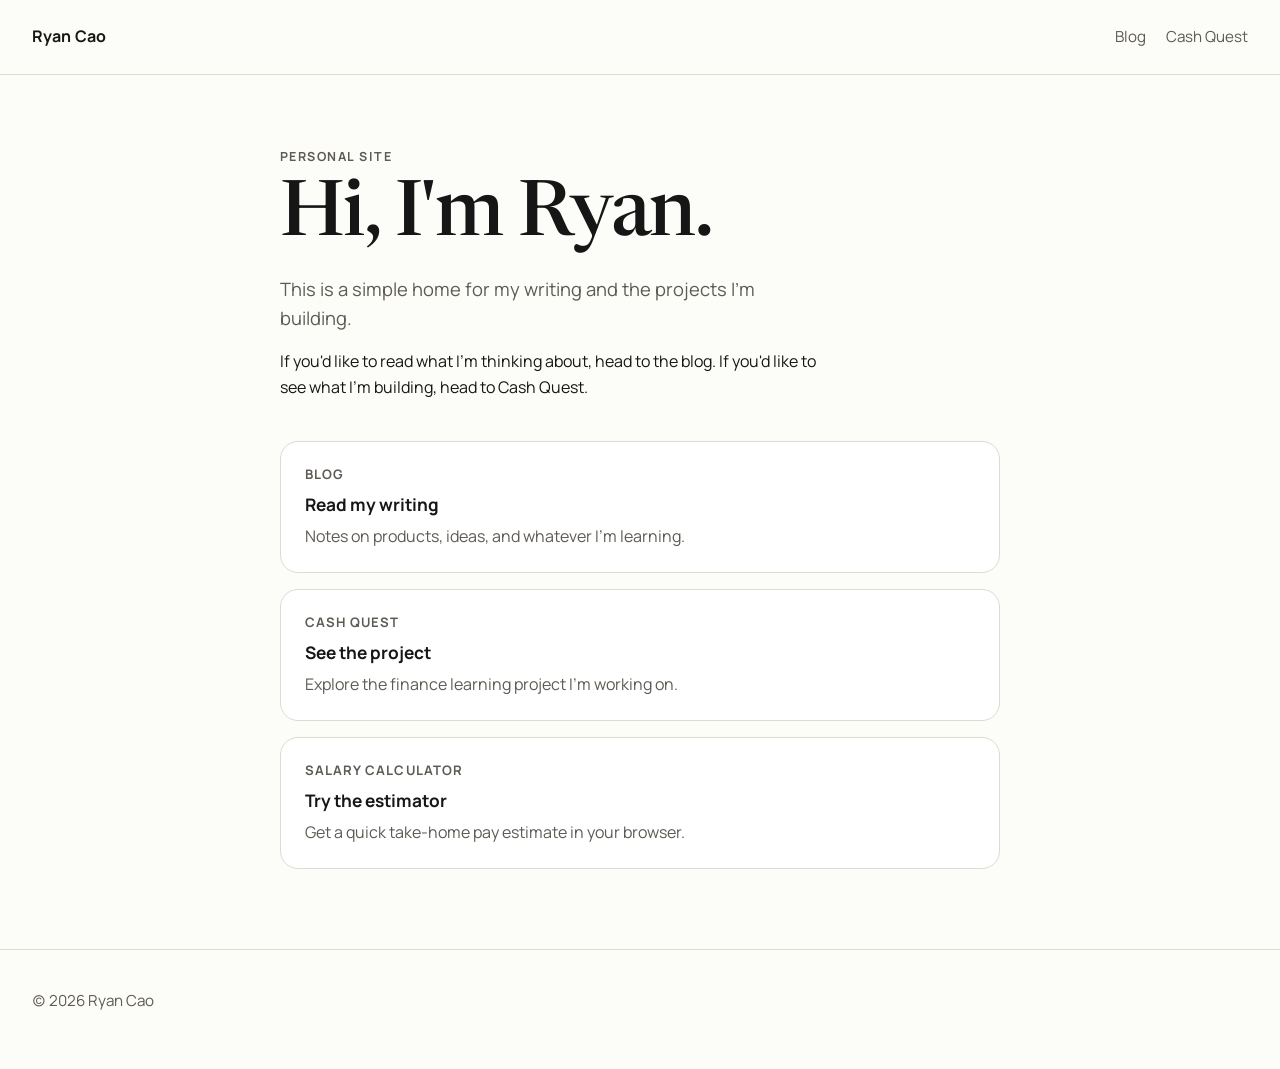
==== commit 606e57a7: "Add lesson modals and quizzes" ====
--- a/index.html
+++ b/index.html
@@ -14,7 +14,7 @@
       href="https://fonts.googleapis.com/css2?family=Newsreader:opsz,wght@6..72,400;6..72,500;6..72,600&family=Manrope:wght@400;500;600;700&display=swap"
       rel="stylesheet"
     />
-    <link rel="stylesheet" href="styles.css" />
+    <link rel="stylesheet" href="styles.css?v=20260322" />
   </head>
   <body>
     <header class="site-header">
@@ -48,6 +48,14 @@
             <strong>See the project</strong>
             <span>Explore the finance learning project I'm working on.</span>
           </a>
+          <a
+            class="path-card"
+            href="https://ryancao669.github.io/salary-calculator/"
+          >
+            <span class="path-label">Salary Calculator</span>
+            <strong>Try the estimator</strong>
+            <span>Get a quick take-home pay estimate in your browser.</span>
+          </a>
         </div>
       </section>
     </main>
@@ -55,6 +63,6 @@
     <footer class="site-footer">
       <p>(c) 2026 Ryan Cao</p>
     </footer>
-    <script src="transitions.js"></script>
+    <script src="transitions.js?v=20260322"></script>
   </body>
 </html>
--- a/styles.css
+++ b/styles.css
@@ -167,6 +167,155 @@
   line-height: 1.1;
 }
 
+.lesson-section {
+  margin-top: 3rem;
+}
+
+.lesson-header h2 {
+  margin: 0 0 0.6rem;
+}
+
+.lesson-card h3 {
+  margin: 0 0 0.6rem;
+  font-size: 1.2rem;
+}
+
+.lesson-button {
+  text-align: left;
+  cursor: pointer;
+  width: 100%;
+}
+
+.lesson-button h2 {
+  margin: 0 0 0.4rem;
+}
+
+.lesson-points {
+  display: grid;
+  gap: 0.65rem;
+}
+
+.lesson-points p {
+  margin: 0;
+}
+
+.lesson-label {
+  display: inline-block;
+  min-width: 9.5rem;
+  font-weight: 700;
+  color: var(--accent);
+}
+
+.quiz-card {
+  display: grid;
+  gap: 1rem;
+}
+
+.quiz-header {
+  display: flex;
+  justify-content: space-between;
+  align-items: center;
+  gap: 1rem;
+}
+
+.quiz-refresh {
+  border: 1px solid var(--line);
+  background: var(--surface);
+  padding: 0.5rem 0.9rem;
+  border-radius: 999px;
+  font-weight: 600;
+  cursor: pointer;
+}
+
+.quiz-questions {
+  display: grid;
+  gap: 1rem;
+}
+
+.quiz-question {
+  border: 1px solid var(--line);
+  border-radius: 14px;
+  padding: 1rem;
+  background: #faf9f6;
+}
+
+.quiz-title {
+  margin: 0 0 0.75rem;
+  font-weight: 600;
+}
+
+.quiz-options {
+  display: grid;
+  gap: 0.5rem;
+}
+
+.quiz-option {
+  text-align: left;
+  padding: 0.6rem 0.8rem;
+  border-radius: 10px;
+  border: 1px solid var(--line);
+  background: var(--surface);
+  cursor: pointer;
+  font-weight: 500;
+}
+
+.quiz-option.is-correct {
+  border-color: #1e7a4a;
+  background: #e8f5ee;
+}
+
+.quiz-option.is-wrong {
+  border-color: #b84c45;
+  background: #faecea;
+}
+
+.modal {
+  position: fixed;
+  inset: 0;
+  background: rgba(22, 22, 22, 0.4);
+  display: none;
+  align-items: center;
+  justify-content: center;
+  padding: 2rem;
+  z-index: 40;
+}
+
+.modal.is-open {
+  display: flex;
+}
+
+.modal-panel {
+  width: min(820px, 100%);
+  max-height: 90vh;
+  overflow: auto;
+  background: var(--surface);
+  border-radius: 20px;
+  border: 1px solid var(--line);
+  padding: 1.8rem 1.8rem 2rem;
+  box-shadow: 0 20px 60px rgba(15, 15, 15, 0.2);
+}
+
+.modal-header {
+  display: flex;
+  align-items: center;
+  justify-content: space-between;
+  gap: 1rem;
+  margin-bottom: 1.5rem;
+}
+
+.modal-close {
+  border: 1px solid var(--line);
+  background: var(--surface);
+  padding: 0.45rem 0.9rem;
+  border-radius: 999px;
+  font-weight: 600;
+  cursor: pointer;
+}
+
+.modal-open {
+  overflow: hidden;
+}
+
 .content-card p,
 .article-card p {
   margin: 0.9rem 0 0;
@@ -233,6 +382,26 @@
   .intro-home {
     min-height: auto;
   }
+
+  .lesson-label {
+    display: block;
+    min-width: 0;
+    margin-bottom: 0.2rem;
+  }
+
+  .quiz-header {
+    flex-direction: column;
+    align-items: flex-start;
+  }
+
+  .modal {
+    padding: 1rem;
+  }
+
+  .modal-header {
+    flex-direction: column;
+    align-items: flex-start;
+  }
 }
 
 @keyframes page-fade-in {
